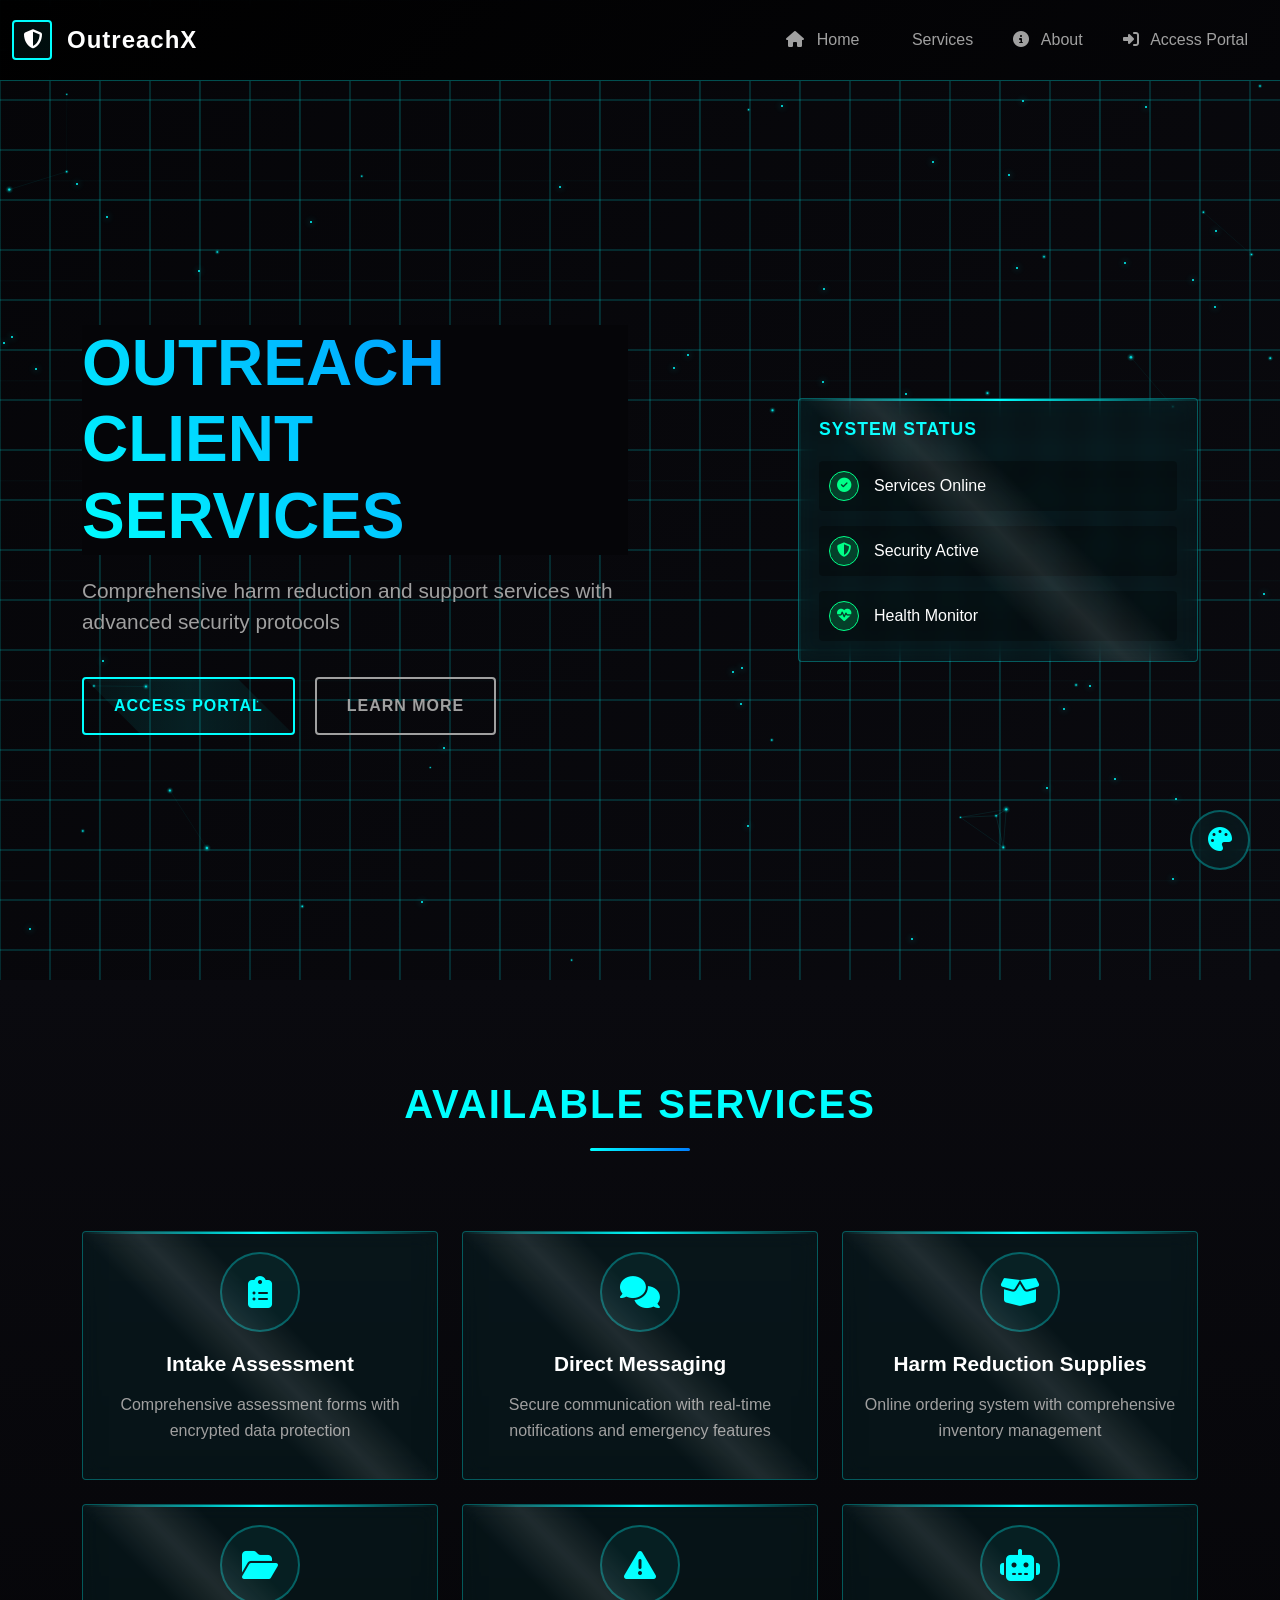
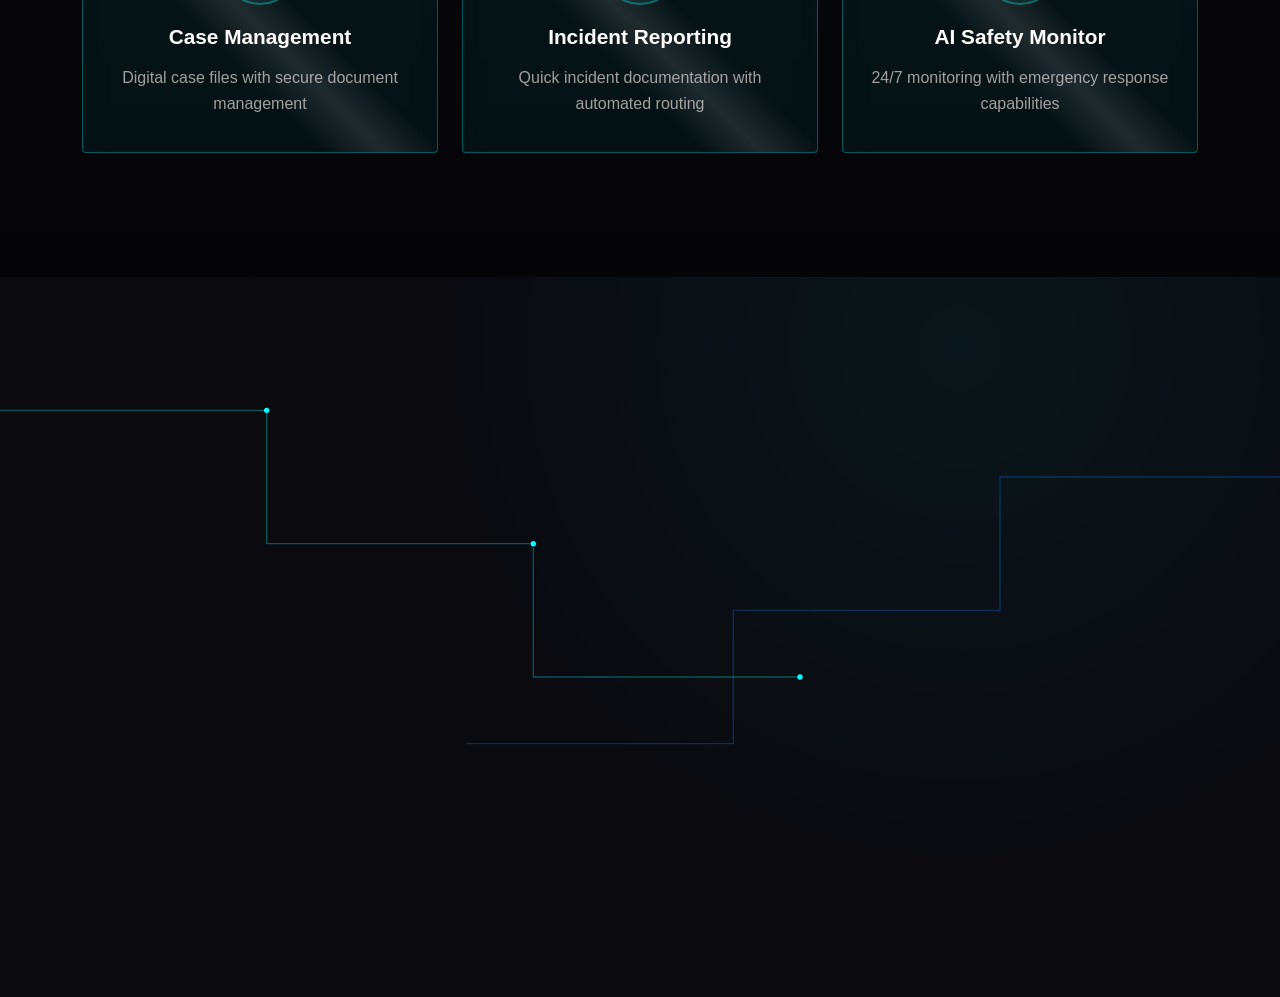
==== index.html @ d7cdc5aa "Create core landing page with futuristic Watch Dogs theme Co-authored-by: acesonder <191418417+aceso" ====
<!DOCTYPE html>
<html lang="en" data-theme="futuristic">
<head>
    <meta charset="UTF-8">
    <meta name="viewport" content="width=device-width, initial-scale=1.0">
    <title>OutreachX - Client Services Portal</title>
    
    <!-- Bootstrap 5 CSS -->
    <link href="https://cdn.jsdelivr.net/npm/bootstrap@5.3.0/dist/css/bootstrap.min.css" rel="stylesheet">
    
    <!-- Font Awesome for icons -->
    <link href="https://cdnjs.cloudflare.com/ajax/libs/font-awesome/6.4.0/css/all.min.css" rel="stylesheet">
    
    <!-- Custom CSS -->
    <link href="assets/css/main.css" rel="stylesheet">
    <link href="assets/css/themes.css" rel="stylesheet">
    <link href="assets/css/animations.css" rel="stylesheet">
</head>
<body class="theme-futuristic">
    <!-- Loading Screen -->
    <div id="loading-screen" class="loading-screen">
        <div class="loading-content">
            <div class="hud-loader">
                <div class="loader-ring"></div>
                <div class="loader-ring"></div>
                <div class="loader-ring"></div>
            </div>
            <h2 class="loading-text">INITIALIZING OUTREACH SYSTEM</h2>
            <div class="loading-bar">
                <div class="loading-progress"></div>
            </div>
        </div>
    </div>

    <!-- Main Navigation -->
    <nav class="navbar navbar-expand-lg navbar-dark hud-navbar">
        <div class="container-fluid">
            <a class="navbar-brand hud-brand" href="#">
                <div class="brand-icon animated-icon">
                    <i class="fas fa-shield-alt"></i>
                </div>
                <span class="brand-text">OutreachX</span>
            </a>
            
            <button class="navbar-toggler hud-toggler" type="button" data-bs-toggle="collapse" data-bs-target="#navbarNav">
                <span class="navbar-toggler-icon"></span>
            </button>
            
            <div class="collapse navbar-collapse" id="navbarNav">
                <ul class="navbar-nav ms-auto">
                    <li class="nav-item">
                        <a class="nav-link hud-nav-link" href="#home">
                            <i class="fas fa-home"></i> Home
                        </a>
                    </li>
                    <li class="nav-item">
                        <a class="nav-link hud-nav-link" href="#services">
                            <i class="fas fa-medical-kit"></i> Services
                        </a>
                    </li>
                    <li class="nav-item">
                        <a class="nav-link hud-nav-link" href="#about">
                            <i class="fas fa-info-circle"></i> About
                        </a>
                    </li>
                    <li class="nav-item">
                        <a class="nav-link hud-nav-link" href="#" data-bs-toggle="modal" data-bs-target="#loginModal">
                            <i class="fas fa-sign-in-alt"></i> Access Portal
                        </a>
                    </li>
                </ul>
            </div>
        </div>
    </nav>

    <!-- Hero Section -->
    <section id="home" class="hero-section">
        <div class="hud-overlay"></div>
        <div class="particle-system" id="particles"></div>
        
        <div class="container">
            <div class="row align-items-center min-vh-100">
                <div class="col-lg-6">
                    <div class="hero-content">
                        <h1 class="hero-title glitch-text" data-text="OUTREACH CLIENT SERVICES">
                            OUTREACH CLIENT SERVICES
                        </h1>
                        <p class="hero-subtitle">
                            Comprehensive harm reduction and support services with advanced security protocols
                        </p>
                        <div class="hero-buttons">
                            <button class="btn hud-btn hud-btn-primary" data-bs-toggle="modal" data-bs-target="#loginModal">
                                <span class="btn-text">ACCESS PORTAL</span>
                                <div class="btn-glow"></div>
                            </button>
                            <button class="btn hud-btn hud-btn-secondary" onclick="scrollToSection('services')">
                                <span class="btn-text">LEARN MORE</span>
                            </button>
                        </div>
                    </div>
                </div>
                <div class="col-lg-6">
                    <div class="hero-dashboard">
                        <div class="dashboard-preview">
                            <div class="hud-panel">
                                <div class="panel-header">
                                    <h3>SYSTEM STATUS</h3>
                                </div>
                                <div class="status-grid">
                                    <div class="status-item">
                                        <div class="status-icon online">
                                            <i class="fas fa-check-circle"></i>
                                        </div>
                                        <span>Services Online</span>
                                    </div>
                                    <div class="status-item">
                                        <div class="status-icon online">
                                            <i class="fas fa-shield-alt"></i>
                                        </div>
                                        <span>Security Active</span>
                                    </div>
                                    <div class="status-item">
                                        <div class="status-icon online">
                                            <i class="fas fa-heartbeat"></i>
                                        </div>
                                        <span>Health Monitor</span>
                                    </div>
                                </div>
                            </div>
                        </div>
                    </div>
                </div>
            </div>
        </div>
    </section>

    <!-- Services Section -->
    <section id="services" class="services-section">
        <div class="container">
            <div class="section-header">
                <h2 class="section-title">AVAILABLE SERVICES</h2>
                <div class="title-underline"></div>
            </div>
            
            <div class="row">
                <div class="col-lg-4 col-md-6 mb-4">
                    <div class="service-card hud-panel">
                        <div class="service-icon">
                            <i class="fas fa-clipboard-list"></i>
                        </div>
                        <h3>Intake Assessment</h3>
                        <p>Comprehensive assessment forms with encrypted data protection</p>
                    </div>
                </div>
                
                <div class="col-lg-4 col-md-6 mb-4">
                    <div class="service-card hud-panel">
                        <div class="service-icon">
                            <i class="fas fa-comments"></i>
                        </div>
                        <h3>Direct Messaging</h3>
                        <p>Secure communication with real-time notifications and emergency features</p>
                    </div>
                </div>
                
                <div class="col-lg-4 col-md-6 mb-4">
                    <div class="service-card hud-panel">
                        <div class="service-icon">
                            <i class="fas fa-box-open"></i>
                        </div>
                        <h3>Harm Reduction Supplies</h3>
                        <p>Online ordering system with comprehensive inventory management</p>
                    </div>
                </div>
                
                <div class="col-lg-4 col-md-6 mb-4">
                    <div class="service-card hud-panel">
                        <div class="service-icon">
                            <i class="fas fa-folder-open"></i>
                        </div>
                        <h3>Case Management</h3>
                        <p>Digital case files with secure document management</p>
                    </div>
                </div>
                
                <div class="col-lg-4 col-md-6 mb-4">
                    <div class="service-card hud-panel">
                        <div class="service-icon">
                            <i class="fas fa-exclamation-triangle"></i>
                        </div>
                        <h3>Incident Reporting</h3>
                        <p>Quick incident documentation with automated routing</p>
                    </div>
                </div>
                
                <div class="col-lg-4 col-md-6 mb-4">
                    <div class="service-card hud-panel">
                        <div class="service-icon">
                            <i class="fas fa-robot"></i>
                        </div>
                        <h3>AI Safety Monitor</h3>
                        <p>24/7 monitoring with emergency response capabilities</p>
                    </div>
                </div>
            </div>
        </div>
    </section>

    <!-- Login Modal -->
    <div class="modal fade" id="loginModal" tabindex="-1">
        <div class="modal-dialog modal-dialog-centered">
            <div class="modal-content hud-modal">
                <div class="modal-header">
                    <h5 class="modal-title">SYSTEM ACCESS</h5>
                    <button type="button" class="btn-close hud-close" data-bs-dismiss="modal"></button>
                </div>
                <div class="modal-body">
                    <div class="auth-tabs">
                        <ul class="nav nav-tabs hud-tabs" id="authTabs" role="tablist">
                            <li class="nav-item" role="presentation">
                                <button class="nav-link hud-tab active" id="login-tab" data-bs-toggle="tab" data-bs-target="#login" type="button" role="tab">LOGIN</button>
                            </li>
                            <li class="nav-item" role="presentation">
                                <button class="nav-link hud-tab" id="register-tab" data-bs-toggle="tab" data-bs-target="#register" type="button" role="tab">REGISTER</button>
                            </li>
                        </ul>
                        
                        <div class="tab-content" id="authTabsContent">
                            <!-- Login Tab -->
                            <div class="tab-pane fade show active" id="login" role="tabpanel">
                                <form id="loginForm" class="auth-form">
                                    <div class="form-group">
                                        <label class="hud-label">Username</label>
                                        <input type="text" class="form-control hud-input" id="loginUsername" required>
                                    </div>
                                    <div class="form-group">
                                        <label class="hud-label">Password</label>
                                        <input type="password" class="form-control hud-input" id="loginPassword" required>
                                    </div>
                                    <div class="form-options">
                                        <a href="#" class="forgot-link" onclick="showForgotPassword()">Forgot Password?</a>
                                    </div>
                                    <button type="submit" class="btn hud-btn hud-btn-primary w-100">
                                        <span class="btn-text">ACCESS GRANTED</span>
                                    </button>
                                </form>
                            </div>
                            
                            <!-- Register Tab -->
                            <div class="tab-pane fade" id="register" role="tabpanel">
                                <form id="registerForm" class="auth-form">
                                    <div class="form-group">
                                        <label class="hud-label">Username</label>
                                        <input type="text" class="form-control hud-input" id="regUsername" required>
                                    </div>
                                    <div class="form-group">
                                        <label class="hud-label">Email</label>
                                        <input type="email" class="form-control hud-input" id="regEmail" required>
                                    </div>
                                    <div class="form-group">
                                        <label class="hud-label">Password</label>
                                        <input type="password" class="form-control hud-input" id="regPassword" required>
                                    </div>
                                    <div class="form-group">
                                        <label class="hud-label">User Role</label>
                                        <select class="form-control hud-select" id="regRole" required>
                                            <option value="">Select Role</option>
                                            <option value="client">Client</option>
                                            <option value="staff">Outreach Staff</option>
                                            <option value="provider">Service Provider</option>
                                        </select>
                                    </div>
                                    <button type="submit" class="btn hud-btn hud-btn-primary w-100">
                                        <span class="btn-text">CREATE ACCOUNT</span>
                                    </button>
                                </form>
                            </div>
                        </div>
                    </div>
                </div>
            </div>
        </div>
    </div>

    <!-- Theme Selector -->
    <div class="theme-selector">
        <button class="theme-toggle" id="themeToggle">
            <i class="fas fa-palette"></i>
        </button>
        <div class="theme-options" id="themeOptions">
            <div class="theme-option" data-theme="futuristic">
                <span class="theme-color" style="background: linear-gradient(45deg, #00ffff, #0080ff);"></span>
                <span>Futuristic</span>
            </div>
            <div class="theme-option" data-theme="steampunk">
                <span class="theme-color" style="background: linear-gradient(45deg, #ff8800, #ffaa00);"></span>
                <span>Steampunk</span>
            </div>
            <div class="theme-option" data-theme="hacker">
                <span class="theme-color" style="background: linear-gradient(45deg, #00ff00, #88ff00);"></span>
                <span>Hacker</span>
            </div>
        </div>
    </div>

    <!-- Notification System -->
    <div class="notification-container" id="notifications"></div>

    <!-- Scripts -->
    <script src="https://cdn.jsdelivr.net/npm/bootstrap@5.3.0/dist/js/bootstrap.bundle.min.js"></script>
    <script src="assets/js/particles.js"></script>
    <script src="assets/js/animations.js"></script>
    <script src="assets/js/themes.js"></script>
    <script src="assets/js/auth.js"></script>
    <script src="assets/js/main.js"></script>
</body>
</html>
---- assets/css/main.css ----
/* OutreachX - Main CSS Styles */
/* Watch Dogs / Cyberpunk Inspired Design */

:root {
  /* Futuristic Theme Colors */
  --primary-cyan: #00ffff;
  --primary-blue: #0080ff;
  --dark-bg: #0a0a0f;
  --darker-bg: #050508;
  --panel-bg: rgba(0, 255, 255, 0.05);
  --border-glow: rgba(0, 255, 255, 0.3);
  --text-primary: #ffffff;
  --text-secondary: #a0a0a0;
  --accent-orange: #ff6600;
  --success-green: #00ff88;
  --warning-yellow: #ffaa00;
  --danger-red: #ff4444;
  
  /* Typography */
  --font-primary: 'Orbitron', 'Arial', sans-serif;
  --font-secondary: 'Rajdhani', 'Arial', sans-serif;
  
  /* Animation Durations */
  --transition-fast: 0.2s;
  --transition-normal: 0.4s;
  --transition-slow: 0.8s;
  
  /* Borders & Shadows */
  --border-radius: 4px;
  --glow-size: 20px;
  --shadow-color: rgba(0, 255, 255, 0.2);
}

/* Import Fonts */
@import url('https://fonts.googleapis.com/css2?family=Orbitron:wght@400;700;900&family=Rajdhani:wght@300;400;500;600;700&display=swap');

/* Global Styles */
* {
  box-sizing: border-box;
}

body {
  font-family: var(--font-secondary);
  background: var(--dark-bg);
  color: var(--text-primary);
  margin: 0;
  padding: 0;
  overflow-x: hidden;
  background-image: 
    radial-gradient(circle at 25% 25%, rgba(0, 255, 255, 0.1) 0%, transparent 25%),
    radial-gradient(circle at 75% 75%, rgba(0, 128, 255, 0.1) 0%, transparent 25%);
  background-attachment: fixed;
}

/* Loading Screen */
.loading-screen {
  position: fixed;
  top: 0;
  left: 0;
  width: 100vw;
  height: 100vh;
  background: var(--darker-bg);
  display: flex;
  align-items: center;
  justify-content: center;
  z-index: 9999;
  opacity: 1;
  transition: opacity var(--transition-slow) ease-out;
}

.loading-screen.hidden {
  opacity: 0;
  pointer-events: none;
}

.loading-content {
  text-align: center;
  max-width: 400px;
}

.hud-loader {
  position: relative;
  width: 120px;
  height: 120px;
  margin: 0 auto 30px;
}

.loader-ring {
  position: absolute;
  border: 2px solid transparent;
  border-top: 2px solid var(--primary-cyan);
  border-radius: 50%;
  animation: spin 1s linear infinite;
}

.loader-ring:nth-child(1) {
  width: 120px;
  height: 120px;
  animation-duration: 1s;
}

.loader-ring:nth-child(2) {
  width: 90px;
  height: 90px;
  top: 15px;
  left: 15px;
  animation-duration: 0.8s;
  animation-direction: reverse;
  border-top-color: var(--primary-blue);
}

.loader-ring:nth-child(3) {
  width: 60px;
  height: 60px;
  top: 30px;
  left: 30px;
  animation-duration: 0.6s;
  border-top-color: var(--accent-orange);
}

.loading-text {
  font-family: var(--font-primary);
  font-size: 1.5rem;
  font-weight: 700;
  color: var(--primary-cyan);
  margin-bottom: 20px;
  letter-spacing: 2px;
}

.loading-bar {
  width: 100%;
  height: 4px;
  background: rgba(0, 255, 255, 0.1);
  border-radius: 2px;
  overflow: hidden;
}

.loading-progress {
  height: 100%;
  background: linear-gradient(90deg, var(--primary-cyan), var(--primary-blue));
  width: 0%;
  animation: loadingProgress 3s ease-in-out forwards;
}

/* HUD Navbar */
.hud-navbar {
  background: linear-gradient(135deg, rgba(0, 0, 0, 0.95), rgba(5, 5, 8, 0.95));
  backdrop-filter: blur(10px);
  border-bottom: 1px solid var(--border-glow);
  padding: 15px 0;
  position: fixed;
  width: 100%;
  top: 0;
  z-index: 1000;
}

.hud-brand {
  display: flex;
  align-items: center;
  gap: 15px;
  text-decoration: none;
  color: var(--text-primary) !important;
}

.brand-icon {
  width: 40px;
  height: 40px;
  display: flex;
  align-items: center;
  justify-content: center;
  border: 2px solid var(--primary-cyan);
  border-radius: var(--border-radius);
  background: rgba(0, 255, 255, 0.1);
  font-size: 1.2rem;
}

.animated-icon {
  animation: pulse 2s infinite;
}

.brand-text {
  font-family: var(--font-primary);
  font-size: 1.5rem;
  font-weight: 700;
  letter-spacing: 1px;
}

.hud-nav-link {
  color: var(--text-secondary) !important;
  font-weight: 500;
  padding: 10px 20px !important;
  border-radius: var(--border-radius);
  transition: all var(--transition-fast) ease;
  position: relative;
  overflow: hidden;
}

.hud-nav-link:hover {
  color: var(--primary-cyan) !important;
  background: rgba(0, 255, 255, 0.1);
  box-shadow: 0 0 var(--glow-size) var(--shadow-color);
}

.hud-nav-link i {
  margin-right: 8px;
}

/* Hero Section */
.hero-section {
  min-height: 100vh;
  position: relative;
  display: flex;
  align-items: center;
  padding-top: 80px;
  background: linear-gradient(135deg, var(--darker-bg) 0%, var(--dark-bg) 100%);
}

.hud-overlay {
  position: absolute;
  top: 0;
  left: 0;
  right: 0;
  bottom: 0;
  background: 
    repeating-linear-gradient(
      90deg,
      transparent,
      transparent 98px,
      rgba(0, 255, 255, 0.03) 100px
    ),
    repeating-linear-gradient(
      0deg,
      transparent,
      transparent 98px,
      rgba(0, 255, 255, 0.03) 100px
    );
  pointer-events: none;
}

.hero-content {
  z-index: 2;
  position: relative;
}

.hero-title {
  font-family: var(--font-primary);
  font-size: clamp(2.5rem, 8vw, 4rem);
  font-weight: 900;
  line-height: 1.2;
  margin-bottom: 20px;
  background: linear-gradient(45deg, var(--primary-cyan), var(--primary-blue));
  -webkit-background-clip: text;
  -webkit-text-fill-color: transparent;
  background-clip: text;
}

.glitch-text {
  position: relative;
}

.glitch-text:before,
.glitch-text:after {
  content: attr(data-text);
  position: absolute;
  top: 0;
  left: 0;
  width: 100%;
  height: 100%;
  background: var(--darker-bg);
}

.glitch-text:before {
  animation: glitch-1 0.5s infinite;
  color: var(--danger-red);
  z-index: -1;
}

.glitch-text:after {
  animation: glitch-2 0.5s infinite;
  color: var(--primary-blue);
  z-index: -2;
}

.hero-subtitle {
  font-size: 1.3rem;
  color: var(--text-secondary);
  margin-bottom: 40px;
  max-width: 600px;
}

.hero-buttons {
  display: flex;
  gap: 20px;
  flex-wrap: wrap;
}

/* HUD Buttons */
.hud-btn {
  position: relative;
  padding: 15px 30px;
  border: 2px solid;
  border-radius: var(--border-radius);
  background: transparent;
  font-family: var(--font-primary);
  font-weight: 600;
  letter-spacing: 1px;
  cursor: pointer;
  overflow: hidden;
  transition: all var(--transition-normal) ease;
}

.hud-btn-primary {
  border-color: var(--primary-cyan);
  color: var(--primary-cyan);
}

.hud-btn-primary:hover {
  background: var(--primary-cyan);
  color: var(--darker-bg);
  box-shadow: 0 0 30px rgba(0, 255, 255, 0.6);
  transform: translateY(-2px);
}

.hud-btn-secondary {
  border-color: var(--text-secondary);
  color: var(--text-secondary);
}

.hud-btn-secondary:hover {
  border-color: var(--primary-cyan);
  color: var(--primary-cyan);
  box-shadow: 0 0 20px var(--shadow-color);
}

.btn-text {
  position: relative;
  z-index: 2;
}

.btn-glow {
  position: absolute;
  top: -50%;
  left: -50%;
  width: 200%;
  height: 200%;
  background: linear-gradient(45deg, transparent, rgba(0, 255, 255, 0.1), transparent);
  transform: rotate(45deg);
  transition: transform var(--transition-slow) ease;
}

.hud-btn:hover .btn-glow {
  transform: rotate(45deg) translate(100%, 100%);
}

/* Hero Dashboard Preview */
.hero-dashboard {
  z-index: 2;
  position: relative;
}

.dashboard-preview {
  max-width: 400px;
  margin-left: auto;
}

/* HUD Panels */
.hud-panel {
  background: var(--panel-bg);
  border: 1px solid var(--border-glow);
  border-radius: var(--border-radius);
  padding: 20px;
  backdrop-filter: blur(10px);
  position: relative;
  overflow: hidden;
}

.hud-panel:before {
  content: '';
  position: absolute;
  top: 0;
  left: 0;
  right: 0;
  height: 2px;
  background: linear-gradient(90deg, transparent, var(--primary-cyan), transparent);
}

.panel-header {
  margin-bottom: 20px;
}

.panel-header h3 {
  font-family: var(--font-primary);
  font-size: 1.1rem;
  font-weight: 600;
  color: var(--primary-cyan);
  margin: 0;
  letter-spacing: 1px;
}

.status-grid {
  display: flex;
  flex-direction: column;
  gap: 15px;
}

.status-item {
  display: flex;
  align-items: center;
  gap: 15px;
  padding: 10px;
  background: rgba(0, 0, 0, 0.3);
  border-radius: var(--border-radius);
}

.status-icon {
  width: 30px;
  height: 30px;
  border-radius: 50%;
  display: flex;
  align-items: center;
  justify-content: center;
  font-size: 0.9rem;
}

.status-icon.online {
  background: rgba(0, 255, 136, 0.2);
  color: var(--success-green);
  border: 1px solid var(--success-green);
}

/* Services Section */
.services-section {
  padding: 100px 0;
  background: linear-gradient(180deg, var(--dark-bg) 0%, var(--darker-bg) 100%);
}

.section-header {
  text-align: center;
  margin-bottom: 80px;
}

.section-title {
  font-family: var(--font-primary);
  font-size: 2.5rem;
  font-weight: 700;
  color: var(--primary-cyan);
  margin-bottom: 20px;
  letter-spacing: 2px;
}

.title-underline {
  width: 100px;
  height: 3px;
  background: linear-gradient(90deg, var(--primary-cyan), var(--primary-blue));
  margin: 0 auto;
  border-radius: 2px;
}

.service-card {
  text-align: center;
  transition: all var(--transition-normal) ease;
  height: 100%;
  display: flex;
  flex-direction: column;
  cursor: pointer;
}

.service-card:hover {
  transform: translateY(-10px);
  box-shadow: 0 20px 40px rgba(0, 255, 255, 0.2);
  border-color: var(--primary-cyan);
}

.service-icon {
  width: 80px;
  height: 80px;
  margin: 0 auto 20px;
  border: 2px solid var(--border-glow);
  border-radius: 50%;
  display: flex;
  align-items: center;
  justify-content: center;
  font-size: 2rem;
  color: var(--primary-cyan);
  background: rgba(0, 255, 255, 0.05);
  transition: all var(--transition-normal) ease;
}

.service-card:hover .service-icon {
  background: rgba(0, 255, 255, 0.15);
  box-shadow: 0 0 30px rgba(0, 255, 255, 0.4);
  transform: scale(1.1);
}

.service-card h3 {
  font-family: var(--font-primary);
  font-size: 1.3rem;
  font-weight: 600;
  color: var(--text-primary);
  margin-bottom: 15px;
}

.service-card p {
  color: var(--text-secondary);
  line-height: 1.6;
  flex-grow: 1;
}

/* Modal Styles */
.hud-modal .modal-content {
  background: var(--panel-bg);
  border: 1px solid var(--border-glow);
  border-radius: var(--border-radius);
  backdrop-filter: blur(20px);
}

.hud-modal .modal-header {
  border-bottom: 1px solid var(--border-glow);
  background: linear-gradient(90deg, rgba(0, 255, 255, 0.1), transparent);
}

.hud-modal .modal-title {
  font-family: var(--font-primary);
  font-weight: 700;
  color: var(--primary-cyan);
  letter-spacing: 1px;
}

.hud-close {
  color: var(--text-secondary);
  opacity: 1;
}

.hud-close:hover {
  color: var(--primary-cyan);
  opacity: 1;
}

/* Auth Forms */
.hud-tabs .nav-link {
  background: transparent;
  border: 1px solid var(--border-glow);
  color: var(--text-secondary);
  font-family: var(--font-primary);
  font-weight: 600;
  letter-spacing: 1px;
  margin-right: 10px;
  border-radius: var(--border-radius) var(--border-radius) 0 0;
}

.hud-tabs .nav-link.active {
  background: rgba(0, 255, 255, 0.1);
  color: var(--primary-cyan);
  border-bottom-color: transparent;
}

.auth-form {
  padding: 30px 0;
}

.form-group {
  margin-bottom: 20px;
}

.hud-label {
  font-family: var(--font-primary);
  font-size: 0.9rem;
  font-weight: 600;
  color: var(--primary-cyan);
  margin-bottom: 8px;
  display: block;
  letter-spacing: 1px;
}

.hud-input,
.hud-select {
  width: 100%;
  padding: 12px 15px;
  background: rgba(0, 0, 0, 0.5);
  border: 1px solid var(--border-glow);
  border-radius: var(--border-radius);
  color: var(--text-primary);
  font-size: 1rem;
  transition: all var(--transition-fast) ease;
}

.hud-input:focus,
.hud-select:focus {
  outline: none;
  border-color: var(--primary-cyan);
  box-shadow: 0 0 15px rgba(0, 255, 255, 0.3);
  background: rgba(0, 0, 0, 0.7);
}

.form-options {
  text-align: center;
  margin-bottom: 20px;
}

.forgot-link {
  color: var(--text-secondary);
  text-decoration: none;
  font-size: 0.9rem;
  transition: color var(--transition-fast) ease;
}

.forgot-link:hover {
  color: var(--primary-cyan);
}

/* Theme Selector */
.theme-selector {
  position: fixed;
  bottom: 30px;
  right: 30px;
  z-index: 1000;
}

.theme-toggle {
  width: 60px;
  height: 60px;
  border-radius: 50%;
  background: var(--panel-bg);
  border: 2px solid var(--border-glow);
  color: var(--primary-cyan);
  font-size: 1.5rem;
  cursor: pointer;
  backdrop-filter: blur(10px);
  transition: all var(--transition-fast) ease;
}

.theme-toggle:hover {
  background: rgba(0, 255, 255, 0.1);
  box-shadow: 0 0 20px var(--shadow-color);
  transform: scale(1.1);
}

.theme-options {
  position: absolute;
  bottom: 70px;
  right: 0;
  background: var(--panel-bg);
  border: 1px solid var(--border-glow);
  border-radius: var(--border-radius);
  backdrop-filter: blur(20px);
  padding: 15px;
  min-width: 200px;
  opacity: 0;
  transform: translateY(20px);
  pointer-events: none;
  transition: all var(--transition-fast) ease;
}

.theme-options.show {
  opacity: 1;
  transform: translateY(0);
  pointer-events: all;
}

.theme-option {
  display: flex;
  align-items: center;
  gap: 10px;
  padding: 10px;
  border-radius: var(--border-radius);
  cursor: pointer;
  transition: all var(--transition-fast) ease;
  margin-bottom: 5px;
}

.theme-option:hover {
  background: rgba(0, 255, 255, 0.1);
}

.theme-color {
  width: 20px;
  height: 20px;
  border-radius: 50%;
  border: 1px solid var(--border-glow);
}

/* Particle System */
.particle-system {
  position: absolute;
  top: 0;
  left: 0;
  width: 100%;
  height: 100%;
  pointer-events: none;
  z-index: 1;
}

.particle {
  position: absolute;
  width: 2px;
  height: 2px;
  background: var(--primary-cyan);
  border-radius: 50%;
  box-shadow: 0 0 6px var(--primary-cyan);
}

/* Notifications */
.notification-container {
  position: fixed;
  top: 100px;
  right: 30px;
  z-index: 9999;
  max-width: 350px;
}

.notification {
  background: var(--panel-bg);
  border: 1px solid var(--border-glow);
  border-radius: var(--border-radius);
  padding: 15px;
  margin-bottom: 10px;
  backdrop-filter: blur(20px);
  transform: translateX(400px);
  animation: slideInNotification var(--transition-normal) ease forwards;
}

.notification.success {
  border-color: var(--success-green);
}

.notification.error {
  border-color: var(--danger-red);
}

.notification.warning {
  border-color: var(--warning-yellow);
}

/* Responsive Design */
@media (max-width: 768px) {
  .hero-buttons {
    justify-content: center;
  }
  
  .hud-btn {
    padding: 12px 25px;
    font-size: 0.9rem;
  }
  
  .theme-selector {
    bottom: 20px;
    right: 20px;
  }
  
  .theme-toggle {
    width: 50px;
    height: 50px;
    font-size: 1.2rem;
  }
  
  .service-card {
    margin-bottom: 30px;
  }
}

/* Animations */
@keyframes spin {
  from { transform: rotate(0deg); }
  to { transform: rotate(360deg); }
}

@keyframes pulse {
  0%, 100% { box-shadow: 0 0 10px rgba(0, 255, 255, 0.3); }
  50% { box-shadow: 0 0 20px rgba(0, 255, 255, 0.7); }
}

@keyframes loadingProgress {
  0% { width: 0%; }
  50% { width: 60%; }
  100% { width: 100%; }
}

@keyframes glitch-1 {
  0%, 100% { transform: translateX(0); }
  20% { transform: translateX(-2px); }
  40% { transform: translateX(-2px); }
  60% { transform: translateX(2px); }
  80% { transform: translateX(2px); }
}

@keyframes glitch-2 {
  0%, 100% { transform: translateX(0); }
  20% { transform: translateX(2px); }
  40% { transform: translateX(2px); }
  60% { transform: translateX(-2px); }
  80% { transform: translateX(-2px); }
}

@keyframes slideInNotification {
  from { transform: translateX(400px); }
  to { transform: translateX(0); }
}
---- assets/css/themes.css ----
/* OutreachX - Theme System */
/* Multiple themes with light/dark variants */

/* Futuristic Theme (Default) */
.theme-futuristic {
  --primary-color: #00ffff;
  --secondary-color: #0080ff;
  --accent-color: #ff6600;
  --success-color: #00ff88;
  --warning-color: #ffaa00;
  --danger-color: #ff4444;
  --dark-bg: #0a0a0f;
  --darker-bg: #050508;
  --panel-bg: rgba(0, 255, 255, 0.05);
  --border-glow: rgba(0, 255, 255, 0.3);
  --text-primary: #ffffff;
  --text-secondary: #a0a0a0;
  --shadow-color: rgba(0, 255, 255, 0.2);
}

.theme-futuristic.light {
  --dark-bg: #f0f8ff;
  --darker-bg: #e6f3ff;
  --panel-bg: rgba(0, 255, 255, 0.1);
  --border-glow: rgba(0, 255, 255, 0.4);
  --text-primary: #1a1a1f;
  --text-secondary: #404040;
  --shadow-color: rgba(0, 255, 255, 0.3);
}

/* Steampunk Theme */
.theme-steampunk {
  --primary-color: #ff8800;
  --secondary-color: #cc6600;
  --accent-color: #ffaa00;
  --success-color: #88cc44;
  --warning-color: #ffcc00;
  --danger-color: #cc4444;
  --dark-bg: #2a1810;
  --darker-bg: #1a0f08;
  --panel-bg: rgba(255, 136, 0, 0.05);
  --border-glow: rgba(255, 136, 0, 0.3);
  --text-primary: #f5e6d3;
  --text-secondary: #b8a690;
  --shadow-color: rgba(255, 136, 0, 0.2);
}

.theme-steampunk.light {
  --dark-bg: #f5e6d3;
  --darker-bg: #ebe1ce;
  --panel-bg: rgba(255, 136, 0, 0.1);
  --border-glow: rgba(255, 136, 0, 0.4);
  --text-primary: #2a1810;
  --text-secondary: #5a4030;
  --shadow-color: rgba(255, 136, 0, 0.3);
}

/* Hacker Theme */
.theme-hacker {
  --primary-color: #00ff00;
  --secondary-color: #88ff00;
  --accent-color: #ffff00;
  --success-color: #00cc88;
  --warning-color: #ccff00;
  --danger-color: #ff6644;
  --dark-bg: #001100;
  --darker-bg: #000800;
  --panel-bg: rgba(0, 255, 0, 0.05);
  --border-glow: rgba(0, 255, 0, 0.3);
  --text-primary: #00ff00;
  --text-secondary: #88cc88;
  --shadow-color: rgba(0, 255, 0, 0.2);
}

.theme-hacker.light {
  --dark-bg: #f0fff0;
  --darker-bg: #e8ffe8;
  --panel-bg: rgba(0, 255, 0, 0.1);
  --border-glow: rgba(0, 255, 0, 0.4);
  --text-primary: #001100;
  --text-secondary: #004400;
  --shadow-color: rgba(0, 255, 0, 0.3);
}

/* Theme-specific updates */
body {
  background: var(--dark-bg);
  color: var(--text-primary);
  background-image: 
    radial-gradient(circle at 25% 25%, var(--panel-bg) 0%, transparent 25%),
    radial-gradient(circle at 75% 75%, var(--panel-bg) 0%, transparent 25%);
}

/* Update primary colors throughout the interface */
.hud-navbar {
  background: linear-gradient(135deg, rgba(0, 0, 0, 0.95), var(--darker-bg));
  border-bottom: 1px solid var(--border-glow);
}

.brand-icon {
  border-color: var(--primary-color);
  background: var(--panel-bg);
}

.hud-nav-link:hover {
  color: var(--primary-color) !important;
  background: var(--panel-bg);
  box-shadow: 0 0 var(--glow-size) var(--shadow-color);
}

.hero-title {
  background: linear-gradient(45deg, var(--primary-color), var(--secondary-color));
  -webkit-background-clip: text;
  -webkit-text-fill-color: transparent;
  background-clip: text;
}

.hud-btn-primary {
  border-color: var(--primary-color);
  color: var(--primary-color);
}

.hud-btn-primary:hover {
  background: var(--primary-color);
  color: var(--darker-bg);
  box-shadow: 0 0 30px var(--shadow-color);
}

.hud-btn-secondary:hover {
  border-color: var(--primary-color);
  color: var(--primary-color);
  box-shadow: 0 0 20px var(--shadow-color);
}

.hud-panel {
  background: var(--panel-bg);
  border-color: var(--border-glow);
}

.hud-panel:before {
  background: linear-gradient(90deg, transparent, var(--primary-color), transparent);
}

.panel-header h3 {
  color: var(--primary-color);
}

.section-title {
  color: var(--primary-color);
}

.title-underline {
  background: linear-gradient(90deg, var(--primary-color), var(--secondary-color));
}

.service-card:hover {
  border-color: var(--primary-color);
  box-shadow: 0 20px 40px var(--shadow-color);
}

.service-icon {
  border-color: var(--border-glow);
  color: var(--primary-color);
  background: var(--panel-bg);
}

.service-card:hover .service-icon {
  background: var(--panel-bg);
  box-shadow: 0 0 30px var(--shadow-color);
}

.hud-modal .modal-content {
  background: var(--panel-bg);
  border-color: var(--border-glow);
}

.hud-modal .modal-header {
  border-bottom-color: var(--border-glow);
  background: linear-gradient(90deg, var(--panel-bg), transparent);
}

.hud-modal .modal-title {
  color: var(--primary-color);
}

.hud-close:hover {
  color: var(--primary-color);
}

.hud-tabs .nav-link {
  border-color: var(--border-glow);
}

.hud-tabs .nav-link.active {
  background: var(--panel-bg);
  color: var(--primary-color);
}

.hud-label {
  color: var(--primary-color);
}

.hud-input,
.hud-select {
  border-color: var(--border-glow);
  background: rgba(0, 0, 0, 0.3);
}

.hud-input:focus,
.hud-select:focus {
  border-color: var(--primary-color);
  box-shadow: 0 0 15px var(--shadow-color);
}

.forgot-link:hover {
  color: var(--primary-color);
}

.theme-toggle {
  background: var(--panel-bg);
  border-color: var(--border-glow);
  color: var(--primary-color);
}

.theme-toggle:hover {
  background: var(--panel-bg);
  box-shadow: 0 0 20px var(--shadow-color);
}

.theme-options {
  background: var(--panel-bg);
  border-color: var(--border-glow);
}

.theme-option:hover {
  background: var(--panel-bg);
}

.particle {
  background: var(--primary-color);
  box-shadow: 0 0 6px var(--primary-color);
}

/* Theme-specific particle effects */
.theme-steampunk .particle {
  background: var(--accent-color);
  box-shadow: 0 0 8px var(--accent-color);
  animation: steamPuff 2s infinite ease-in-out;
}

.theme-hacker .particle {
  background: var(--primary-color);
  box-shadow: 0 0 4px var(--primary-color);
  animation: matrixFall 3s linear infinite;
}

/* Steampunk specific elements */
.theme-steampunk .hud-panel {
  border-radius: 8px;
  position: relative;
}

.theme-steampunk .hud-panel:after {
  content: '';
  position: absolute;
  top: 5px;
  right: 5px;
  width: 10px;
  height: 10px;
  border-radius: 50%;
  background: var(--accent-color);
  box-shadow: 0 0 10px var(--accent-color);
  animation: steamGlow 2s infinite ease-in-out;
}

.theme-steampunk .service-icon {
  border-radius: 8px;
}

.theme-steampunk .hud-btn {
  border-radius: 8px;
  position: relative;
}

.theme-steampunk .hud-btn:before {
  content: '';
  position: absolute;
  top: -2px;
  left: -2px;
  right: -2px;
  bottom: -2px;
  background: linear-gradient(45deg, var(--accent-color), var(--primary-color), var(--secondary-color));
  z-index: -1;
  border-radius: 8px;
  opacity: 0;
  transition: opacity 0.3s ease;
}

.theme-steampunk .hud-btn:hover:before {
  opacity: 0.3;
}

/* Hacker specific elements */
.theme-hacker .hero-title {
  animation: hackerGlitch 3s infinite;
}

.theme-hacker .hud-panel {
  font-family: 'Courier New', monospace;
  position: relative;
}

.theme-hacker .hud-panel:before {
  content: '> ';
  position: absolute;
  top: 5px;
  left: 10px;
  color: var(--primary-color);
  font-weight: bold;
  animation: blink 1s infinite;
}

.theme-hacker .service-card h3:before {
  content: '$ ';
  color: var(--secondary-color);
}

/* Additional theme animations */
@keyframes steamPuff {
  0%, 100% { transform: scale(1) rotate(0deg); opacity: 0.8; }
  50% { transform: scale(1.5) rotate(180deg); opacity: 0.3; }
}

@keyframes steamGlow {
  0%, 100% { box-shadow: 0 0 5px var(--accent-color); }
  50% { box-shadow: 0 0 20px var(--accent-color), 0 0 30px var(--primary-color); }
}

@keyframes matrixFall {
  0% { transform: translateY(-100vh); opacity: 1; }
  100% { transform: translateY(100vh); opacity: 0; }
}

@keyframes hackerGlitch {
  0%, 90%, 100% { text-shadow: none; }
  5% { text-shadow: 2px 0 var(--secondary-color), -2px 0 var(--accent-color); }
  10% { text-shadow: -2px 0 var(--secondary-color), 2px 0 var(--accent-color); }
  15% { text-shadow: 1px 0 var(--secondary-color), -1px 0 var(--accent-color); }
}

@keyframes blink {
  0%, 50% { opacity: 1; }
  51%, 100% { opacity: 0; }
}

/* Light theme adjustments */
.light .hero-section {
  background: linear-gradient(135deg, var(--darker-bg) 0%, var(--dark-bg) 100%);
}

.light .services-section {
  background: linear-gradient(180deg, var(--dark-bg) 0%, var(--darker-bg) 100%);
}

.light .hud-input,
.light .hud-select {
  background: rgba(255, 255, 255, 0.8);
  color: var(--text-primary);
}

.light .status-item {
  background: rgba(255, 255, 255, 0.3);
}

/* Theme transition effects */
* {
  transition: 
    background-color 0.3s ease,
    color 0.3s ease,
    border-color 0.3s ease,
    box-shadow 0.3s ease;
}

/* Custom scrollbar for themes */
::-webkit-scrollbar {
  width: 8px;
}

::-webkit-scrollbar-track {
  background: var(--darker-bg);
}

::-webkit-scrollbar-thumb {
  background: var(--primary-color);
  border-radius: 4px;
}

::-webkit-scrollbar-thumb:hover {
  background: var(--secondary-color);
}
---- assets/css/animations.css ----
/* OutreachX - Advanced Animations */
/* Watch Dogs / Cyberpunk inspired effects */

/* Circuit effects and sparks */
.circuit-effect {
  position: absolute;
  width: 2px;
  height: 20px;
  background: linear-gradient(90deg, transparent, var(--primary-color), transparent);
  animation: circuitPulse 2s infinite linear;
}

.spark-effect {
  position: absolute;
  width: 4px;
  height: 4px;
  background: var(--accent-color);
  border-radius: 50%;
  animation: sparkFly 1s ease-out forwards;
}

/* HUD scanning lines */
.scan-line {
  position: absolute;
  top: 0;
  left: 0;
  width: 100%;
  height: 2px;
  background: linear-gradient(90deg, transparent, var(--primary-color), transparent);
  animation: scanMove 3s infinite ease-in-out;
}

/* Holographic effects */
.holographic {
  position: relative;
  overflow: hidden;
}

.holographic:before {
  content: '';
  position: absolute;
  top: 0;
  left: -100%;
  width: 100%;
  height: 100%;
  background: linear-gradient(90deg, transparent, rgba(255, 255, 255, 0.2), transparent);
  animation: holographicSweep 3s infinite;
  z-index: 1;
}

/* Data stream effects */
.data-stream {
  position: absolute;
  font-family: 'Courier New', monospace;
  font-size: 10px;
  color: var(--primary-color);
  opacity: 0.3;
  white-space: nowrap;
  animation: dataFlow 5s linear infinite;
}

/* Glitch effects */
.glitch-container {
  position: relative;
  display: inline-block;
}

.glitch-container:before,
.glitch-container:after {
  content: attr(data-text);
  position: absolute;
  top: 0;
  left: 0;
  width: 100%;
  height: 100%;
}

.glitch-container:before {
  animation: glitch-1 0.3s infinite;
  color: var(--danger-color);
  z-index: -1;
}

.glitch-container:after {
  animation: glitch-2 0.3s infinite;
  color: var(--secondary-color);
  z-index: -2;
}

/* Loading sequences */
.loading-sequence {
  display: flex;
  align-items: center;
  gap: 5px;
}

.loading-dot {
  width: 8px;
  height: 8px;
  border-radius: 50%;
  background: var(--primary-color);
  animation: loadingBounce 1.4s infinite ease-in-out;
}

.loading-dot:nth-child(1) { animation-delay: -0.32s; }
.loading-dot:nth-child(2) { animation-delay: -0.16s; }
.loading-dot:nth-child(3) { animation-delay: 0; }

/* HUD interface animations */
.hud-appear {
  animation: hudSlideIn 0.8s cubic-bezier(0.25, 0.46, 0.45, 0.94) forwards;
  opacity: 0;
  transform: translateY(30px);
}

.hud-disappear {
  animation: hudSlideOut 0.5s cubic-bezier(0.55, 0.085, 0.68, 0.53) forwards;
}

/* Button press effects */
.btn-press {
  animation: buttonPress 0.1s ease;
}

/* Card flip effects */
.card-flip {
  perspective: 1000px;
}

.card-flip-inner {
  position: relative;
  width: 100%;
  height: 100%;
  text-align: center;
  transition: transform 0.8s;
  transform-style: preserve-3d;
}

.card-flip:hover .card-flip-inner {
  transform: rotateY(180deg);
}

.card-flip-front,
.card-flip-back {
  position: absolute;
  width: 100%;
  height: 100%;
  -webkit-backface-visibility: hidden;
  backface-visibility: hidden;
}

.card-flip-back {
  transform: rotateY(180deg);
}

/* Pulse rings */
.pulse-ring {
  position: absolute;
  border: 2px solid var(--primary-color);
  border-radius: 50%;
  animation: pulseRing 2s cubic-bezier(0.455, 0.03, 0.515, 0.955) infinite;
}

/* Energy orb effects */
.energy-orb {
  position: relative;
  width: 60px;
  height: 60px;
  border-radius: 50%;
  background: radial-gradient(circle, var(--primary-color), transparent);
  animation: energyPulse 2s infinite ease-in-out;
}

.energy-orb:before {
  content: '';
  position: absolute;
  top: 50%;
  left: 50%;
  width: 80%;
  height: 80%;
  background: var(--primary-color);
  border-radius: 50%;
  transform: translate(-50%, -50%);
  animation: orbCore 3s infinite linear;
  box-shadow: 0 0 20px var(--primary-color);
}

/* Matrix rain effect */
.matrix-bg {
  position: absolute;
  top: 0;
  left: 0;
  width: 100%;
  height: 100%;
  overflow: hidden;
  z-index: -1;
}

.matrix-char {
  position: absolute;
  font-family: 'Courier New', monospace;
  color: var(--primary-color);
  font-size: 14px;
  animation: matrixDrop 3s linear infinite;
  opacity: 0.7;
}

/* Typing effect */
.typing-effect {
  overflow: hidden;
  border-right: 2px solid var(--primary-color);
  white-space: nowrap;
  margin: 0 auto;
  animation: typing 3.5s steps(40, end), blink-caret 0.75s step-end infinite;
}

/* Shockwave effect */
.shockwave {
  position: absolute;
  border: 3px solid var(--primary-color);
  border-radius: 50%;
  animation: shockwaveExpand 0.6s ease-out;
}

/* Hexagon grid pattern */
.hex-grid {
  position: absolute;
  top: 0;
  left: 0;
  width: 100%;
  height: 100%;
  background: 
    radial-gradient(circle at 25% 25%, transparent 20%, rgba(0, 255, 255, 0.1) 21%, rgba(0, 255, 255, 0.1) 30%, transparent 31%),
    radial-gradient(circle at 75% 75%, transparent 20%, rgba(0, 255, 255, 0.1) 21%, rgba(0, 255, 255, 0.1) 30%, transparent 31%);
  background-size: 50px 50px;
  opacity: 0.3;
  animation: hexShift 10s linear infinite;
}

/* Neon glow text */
.neon-glow {
  color: var(--primary-color);
  text-shadow: 
    0 0 5px var(--primary-color),
    0 0 10px var(--primary-color),
    0 0 15px var(--primary-color),
    0 0 20px var(--primary-color);
  animation: neonFlicker 2s infinite alternate;
}

/* Progress bar with segments */
.segmented-progress {
  display: flex;
  gap: 2px;
  height: 6px;
  background: rgba(0, 0, 0, 0.3);
  border-radius: 3px;
  overflow: hidden;
}

.progress-segment {
  flex: 1;
  background: var(--border-glow);
  opacity: 0.3;
  animation: progressFill 0.5s ease forwards;
}

.progress-segment.active {
  background: var(--primary-color);
  opacity: 1;
  box-shadow: 0 0 10px var(--primary-color);
}

/* Floating particles */
.floating-particle {
  position: absolute;
  width: 3px;
  height: 3px;
  background: var(--primary-color);
  border-radius: 50%;
  animation: floatingMotion 6s infinite linear;
  box-shadow: 0 0 6px var(--primary-color);
}

/* Scanner sweep */
.scanner-sweep {
  position: relative;
  overflow: hidden;
}

.scanner-sweep:after {
  content: '';
  position: absolute;
  top: 0;
  left: 0;
  width: 100%;
  height: 100%;
  background: linear-gradient(90deg, transparent, rgba(0, 255, 255, 0.3), transparent);
  animation: scannerMove 2s infinite linear;
  transform: translateX(-100%);
}

/* Keyframe Animations */
@keyframes circuitPulse {
  0%, 100% { opacity: 0.3; transform: scaleY(1); }
  50% { opacity: 1; transform: scaleY(1.5); }
}

@keyframes sparkFly {
  0% { transform: translate(0, 0) scale(1); opacity: 1; }
  100% { transform: translate(100px, -50px) scale(0); opacity: 0; }
}

@keyframes scanMove {
  0% { top: 0; opacity: 1; }
  100% { top: 100%; opacity: 0; }
}

@keyframes holographicSweep {
  0% { left: -100%; }
  100% { left: 100%; }
}

@keyframes dataFlow {
  0% { transform: translateX(-100%); }
  100% { transform: translateX(100vw); }
}

@keyframes glitch-1 {
  0%, 100% { transform: translateX(0); }
  20% { transform: translateX(-2px); }
  40% { transform: translateX(-2px); }
  60% { transform: translateX(2px); }
  80% { transform: translateX(2px); }
}

@keyframes glitch-2 {
  0%, 100% { transform: translateX(0); }
  20% { transform: translateX(2px); }
  40% { transform: translateX(2px); }
  60% { transform: translateX(-2px); }
  80% { transform: translateX(-2px); }
}

@keyframes loadingBounce {
  0%, 80%, 100% { transform: scale(0); }
  40% { transform: scale(1); }
}

@keyframes hudSlideIn {
  from { opacity: 0; transform: translateY(30px); }
  to { opacity: 1; transform: translateY(0); }
}

@keyframes hudSlideOut {
  from { opacity: 1; transform: translateY(0); }
  to { opacity: 0; transform: translateY(-30px); }
}

@keyframes buttonPress {
  0%, 100% { transform: scale(1); }
  50% { transform: scale(0.95); }
}

@keyframes pulseRing {
  0% { transform: scale(0.33); opacity: 1; }
  80%, 100% { transform: scale(1); opacity: 0; }
}

@keyframes energyPulse {
  0%, 100% { transform: scale(1); opacity: 0.8; }
  50% { transform: scale(1.2); opacity: 1; }
}

@keyframes orbCore {
  0% { transform: translate(-50%, -50%) rotate(0deg); }
  100% { transform: translate(-50%, -50%) rotate(360deg); }
}

@keyframes matrixDrop {
  0% { transform: translateY(-100vh); opacity: 1; }
  70% { opacity: 1; }
  100% { transform: translateY(100vh); opacity: 0; }
}

@keyframes typing {
  from { width: 0; }
  to { width: 100%; }
}

@keyframes blink-caret {
  from, to { border-color: transparent; }
  50% { border-color: var(--primary-color); }
}

@keyframes shockwaveExpand {
  0% { transform: scale(0); opacity: 1; }
  100% { transform: scale(4); opacity: 0; }
}

@keyframes hexShift {
  0% { background-position: 0 0; }
  100% { background-position: 50px 50px; }
}

@keyframes neonFlicker {
  0%, 100% { 
    text-shadow: 
      0 0 5px var(--primary-color),
      0 0 10px var(--primary-color),
      0 0 15px var(--primary-color),
      0 0 20px var(--primary-color);
  }
  50% {
    text-shadow: 
      0 0 2px var(--primary-color),
      0 0 5px var(--primary-color),
      0 0 8px var(--primary-color),
      0 0 12px var(--primary-color);
  }
}

@keyframes progressFill {
  from { width: 0%; }
  to { width: 100%; }
}

@keyframes floatingMotion {
  0% { transform: translate(0, 0) rotate(0deg); opacity: 1; }
  33% { transform: translate(30px, -30px) rotate(120deg); opacity: 0.7; }
  66% { transform: translate(-20px, 20px) rotate(240deg); opacity: 0.7; }
  100% { transform: translate(0, 0) rotate(360deg); opacity: 1; }
}

@keyframes scannerMove {
  0% { transform: translateX(-100%); }
  100% { transform: translateX(100%); }
}

/* Stagger animation delays */
.stagger-1 { animation-delay: 0.1s; }
.stagger-2 { animation-delay: 0.2s; }
.stagger-3 { animation-delay: 0.3s; }
.stagger-4 { animation-delay: 0.4s; }
.stagger-5 { animation-delay: 0.5s; }
.stagger-6 { animation-delay: 0.6s; }

/* Hover state animations */
.hover-lift {
  transition: transform 0.3s ease, box-shadow 0.3s ease;
}

.hover-lift:hover {
  transform: translateY(-5px);
  box-shadow: 0 10px 25px rgba(0, 0, 0, 0.2);
}

.hover-glow {
  transition: box-shadow 0.3s ease;
}

.hover-glow:hover {
  box-shadow: 0 0 20px var(--primary-color);
}

.hover-scale {
  transition: transform 0.3s ease;
}

.hover-scale:hover {
  transform: scale(1.05);
}

/* Entrance animations */
.fade-in { animation: fadeIn 0.6s ease forwards; }
.slide-in-left { animation: slideInLeft 0.6s ease forwards; }
.slide-in-right { animation: slideInRight 0.6s ease forwards; }
.slide-in-up { animation: slideInUp 0.6s ease forwards; }
.slide-in-down { animation: slideInDown 0.6s ease forwards; }
.zoom-in { animation: zoomIn 0.6s ease forwards; }

@keyframes fadeIn {
  from { opacity: 0; }
  to { opacity: 1; }
}

@keyframes slideInLeft {
  from { opacity: 0; transform: translateX(-30px); }
  to { opacity: 1; transform: translateX(0); }
}

@keyframes slideInRight {
  from { opacity: 0; transform: translateX(30px); }
  to { opacity: 1; transform: translateX(0); }
}

@keyframes slideInUp {
  from { opacity: 0; transform: translateY(30px); }
  to { opacity: 1; transform: translateY(0); }
}

@keyframes slideInDown {
  from { opacity: 0; transform: translateY(-30px); }
  to { opacity: 1; transform: translateY(0); }
}

@keyframes zoomIn {
  from { opacity: 0; transform: scale(0.8); }
  to { opacity: 1; transform: scale(1); }
}
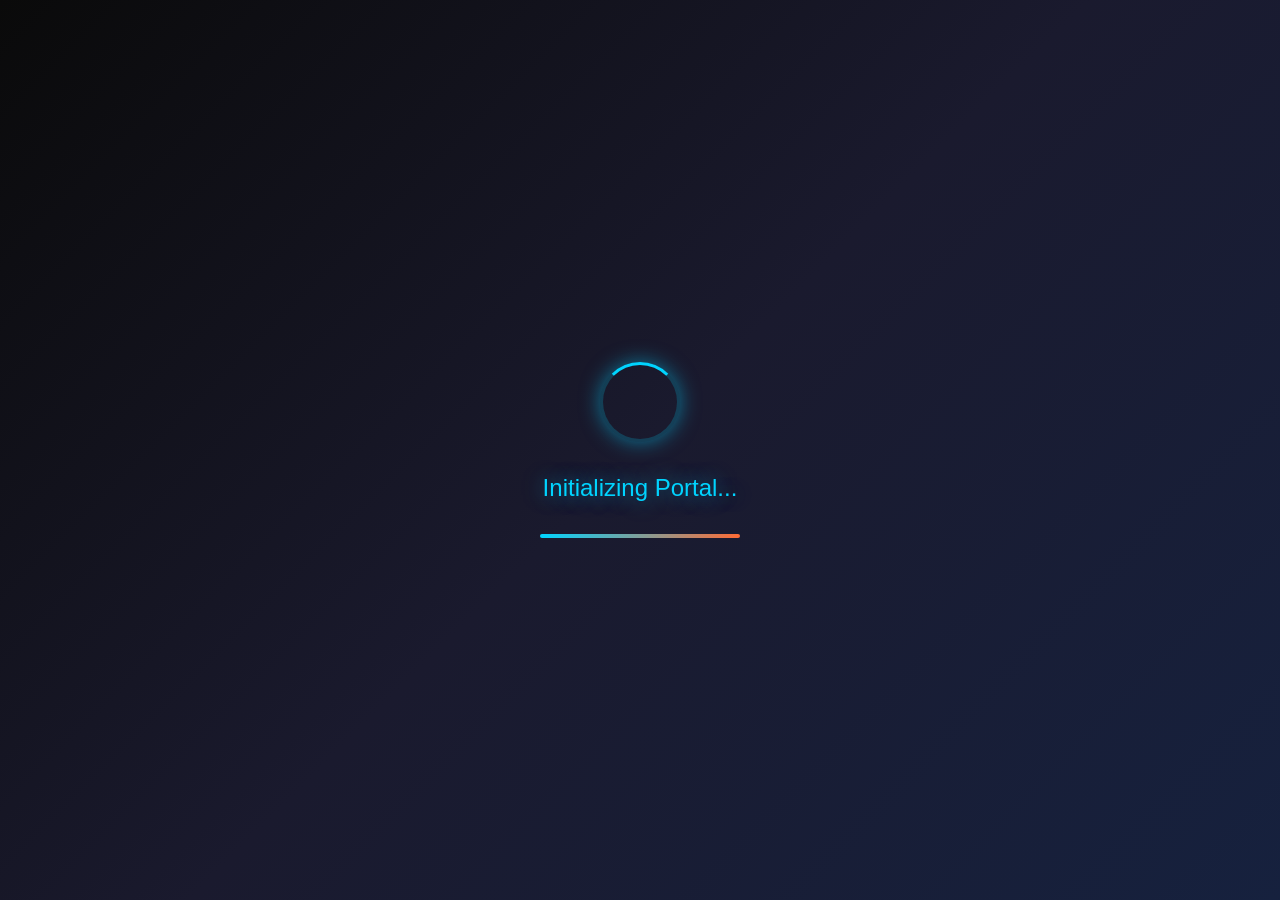
==== commit 5360561e: "Initial implementation of Outreach Client Services Portal with comprehensive feature set Co-authored" ====
--- a/index.html
+++ b/index.html
@@ -1,317 +1,333 @@
 <!DOCTYPE html>
-<html lang="en" data-theme="futuristic">
+<html lang="en">
 <head>
     <meta charset="UTF-8">
     <meta name="viewport" content="width=device-width, initial-scale=1.0">
-    <title>OutreachX - Client Services Portal</title>
+    <title>Outreach Client Services Portal</title>
     
-    <!-- Bootstrap 5 CSS -->
-    <link href="https://cdn.jsdelivr.net/npm/bootstrap@5.3.0/dist/css/bootstrap.min.css" rel="stylesheet">
+    <!-- Bootstrap CSS -->
+    <link href="https://cdn.jsdelivr.net/npm/bootstrap@5.3.2/dist/css/bootstrap.min.css" rel="stylesheet">
     
-    <!-- Font Awesome for icons -->
-    <link href="https://cdnjs.cloudflare.com/ajax/libs/font-awesome/6.4.0/css/all.min.css" rel="stylesheet">
+    <!-- Font Awesome -->
+    <link rel="stylesheet" href="https://cdnjs.cloudflare.com/ajax/libs/font-awesome/6.5.0/css/all.min.css">
     
     <!-- Custom CSS -->
-    <link href="assets/css/main.css" rel="stylesheet">
-    <link href="assets/css/themes.css" rel="stylesheet">
-    <link href="assets/css/animations.css" rel="stylesheet">
+    <link rel="stylesheet" href="css/main.css">
+    <link rel="stylesheet" href="css/themes.css">
+    <link rel="stylesheet" href="css/animations.css">
 </head>
-<body class="theme-futuristic">
+<body data-theme="futuristic" data-mode="dark">
     <!-- Loading Screen -->
-    <div id="loading-screen" class="loading-screen">
+    <div id="loadingScreen" class="loading-screen">
         <div class="loading-content">
-            <div class="hud-loader">
-                <div class="loader-ring"></div>
-                <div class="loader-ring"></div>
-                <div class="loader-ring"></div>
-            </div>
-            <h2 class="loading-text">INITIALIZING OUTREACH SYSTEM</h2>
+            <div class="cyber-loader"></div>
+            <h2 class="loading-text">Initializing Portal...</h2>
             <div class="loading-bar">
                 <div class="loading-progress"></div>
             </div>
         </div>
     </div>
 
-    <!-- Main Navigation -->
-    <nav class="navbar navbar-expand-lg navbar-dark hud-navbar">
-        <div class="container-fluid">
-            <a class="navbar-brand hud-brand" href="#">
-                <div class="brand-icon animated-icon">
-                    <i class="fas fa-shield-alt"></i>
-                </div>
-                <span class="brand-text">OutreachX</span>
-            </a>
-            
-            <button class="navbar-toggler hud-toggler" type="button" data-bs-toggle="collapse" data-bs-target="#navbarNav">
-                <span class="navbar-toggler-icon"></span>
+    <!-- Main Container -->
+    <div id="mainApp" class="main-app hidden">
+        <!-- Navigation Bar -->
+        <nav class="navbar navbar-expand-lg cyber-nav">
+            <div class="container-fluid">
+                <!-- Home Button with Animation -->
+                <a class="navbar-brand home-btn" href="#" id="homeBtn">
+                    <div class="home-icon">
+                        <i class="fas fa-shield-alt"></i>
+                        <div class="pulse-rings">
+                            <div class="pulse-ring"></div>
+                            <div class="pulse-ring"></div>
+                            <div class="pulse-ring"></div>
+                        </div>
+                    </div>
+                </a>
+
+                <button class="navbar-toggler" type="button" data-bs-toggle="collapse" data-bs-target="#navbarNav">
+                    <span class="navbar-toggler-icon"></span>
+                </button>
+
+                <div class="collapse navbar-collapse" id="navbarNav">
+                    <ul class="navbar-nav me-auto">
+                        <li class="nav-item">
+                            <a class="nav-link cyber-link" href="#" data-page="dashboard">
+                                <i class="fas fa-tachometer-alt"></i> Dashboard
+                            </a>
+                        </li>
+                        <li class="nav-item">
+                            <a class="nav-link cyber-link" href="#" data-page="messaging">
+                                <i class="fas fa-comments"></i> Messaging
+                                <span class="notification-badge" id="messagesBadge">3</span>
+                            </a>
+                        </li>
+                        <li class="nav-item">
+                            <a class="nav-link cyber-link" href="#" data-page="supplies">
+                                <i class="fas fa-boxes"></i> Harm Reduction
+                            </a>
+                        </li>
+                        <li class="nav-item">
+                            <a class="nav-link cyber-link" href="#" data-page="cases">
+                                <i class="fas fa-folder-open"></i> Case Management
+                            </a>
+                        </li>
+                    </ul>
+
+                    <!-- Theme Selector -->
+                    <div class="theme-selector me-3">
+                        <button class="btn btn-outline-primary theme-btn" id="themeBtn">
+                            <i class="fas fa-palette"></i>
+                        </button>
+                        <div class="theme-menu" id="themeMenu">
+                            <div class="theme-option" data-theme="futuristic">
+                                <span>Futuristic</span>
+                                <div class="mode-toggle">
+                                    <input type="radio" name="futuristic-mode" value="dark" checked>
+                                    <label>Dark</label>
+                                    <input type="radio" name="futuristic-mode" value="light">
+                                    <label>Light</label>
+                                </div>
+                            </div>
+                            <div class="theme-option" data-theme="steampunk">
+                                <span>Steampunk</span>
+                                <div class="mode-toggle">
+                                    <input type="radio" name="steampunk-mode" value="dark">
+                                    <label>Dark</label>
+                                    <input type="radio" name="steampunk-mode" value="light">
+                                    <label>Light</label>
+                                </div>
+                            </div>
+                            <div class="theme-option" data-theme="hacker">
+                                <span>Hacker</span>
+                                <div class="mode-toggle">
+                                    <input type="radio" name="hacker-mode" value="dark">
+                                    <label>Dark</label>
+                                    <input type="radio" name="hacker-mode" value="light">
+                                    <label>Light</label>
+                                </div>
+                            </div>
+                        </div>
+                    </div>
+
+                    <!-- User Menu -->
+                    <div class="dropdown">
+                        <button class="btn btn-outline-primary dropdown-toggle user-btn" type="button" id="userMenu" data-bs-toggle="dropdown">
+                            <i class="fas fa-user-circle"></i>
+                            <span id="userName">Guest</span>
+                        </button>
+                        <ul class="dropdown-menu dropdown-menu-end cyber-dropdown">
+                            <li><a class="dropdown-item" href="#" data-action="profile"><i class="fas fa-user"></i> Profile</a></li>
+                            <li><a class="dropdown-item" href="#" data-action="settings"><i class="fas fa-cog"></i> Settings</a></li>
+                            <li><hr class="dropdown-divider"></li>
+                            <li><a class="dropdown-item" href="#" data-action="logout"><i class="fas fa-sign-out-alt"></i> Logout</a></li>
+                        </ul>
+                    </div>
+                </div>
+            </div>
+        </nav>
+
+        <!-- Submenu (appears when home button is clicked) -->
+        <div id="submenu" class="submenu hidden">
+            <div class="submenu-content">
+                <div class="submenu-item" data-action="emergency">
+                    <i class="fas fa-exclamation-triangle"></i>
+                    <span>Emergency</span>
+                </div>
+                <div class="submenu-item" data-action="overdose-monitor">
+                    <i class="fas fa-heartbeat"></i>
+                    <span>Overdose Monitor</span>
+                </div>
+                <div class="submenu-item" data-action="quick-message">
+                    <i class="fas fa-comment-medical"></i>
+                    <span>Quick Message</span>
+                </div>
+                <div class="submenu-item" data-action="resources">
+                    <i class="fas fa-life-ring"></i>
+                    <span>Resources</span>
+                </div>
+            </div>
+        </div>
+
+        <!-- Main Content Area -->
+        <main class="main-content" id="mainContent">
+            <!-- Landing Page (Default View) -->
+            <div id="landingPage" class="page-content active">
+                <div class="container-fluid">
+                    <div class="hero-section">
+                        <div class="row align-items-center">
+                            <div class="col-lg-6">
+                                <h1 class="hero-title">
+                                    <span class="text-primary">Outreach</span> Client Services Portal
+                                </h1>
+                                <p class="hero-subtitle">
+                                    A comprehensive platform connecting clients, outreach staff, service providers, and administrators in a secure, supportive environment.
+                                </p>
+                                <div class="hero-buttons">
+                                    <button class="btn btn-primary btn-lg cyber-btn" id="loginBtn">
+                                        <i class="fas fa-sign-in-alt"></i> Login
+                                    </button>
+                                    <button class="btn btn-outline-primary btn-lg cyber-btn" id="registerBtn">
+                                        <i class="fas fa-user-plus"></i> Register
+                                    </button>
+                                </div>
+                            </div>
+                            <div class="col-lg-6">
+                                <div class="hero-graphic">
+                                    <div class="cyber-grid"></div>
+                                    <div class="floating-elements">
+                                        <div class="float-element" style="animation-delay: 0s;"><i class="fas fa-shield-alt"></i></div>
+                                        <div class="float-element" style="animation-delay: 1s;"><i class="fas fa-users"></i></div>
+                                        <div class="float-element" style="animation-delay: 2s;"><i class="fas fa-heart"></i></div>
+                                        <div class="float-element" style="animation-delay: 3s;"><i class="fas fa-hands-helping"></i></div>
+                                    </div>
+                                </div>
+                            </div>
+                        </div>
+                    </div>
+
+                    <!-- Safety Information Section -->
+                    <div class="safety-section">
+                        <div class="row">
+                            <div class="col-12">
+                                <div class="alert alert-warning safety-alert">
+                                    <div class="d-flex align-items-center">
+                                        <i class="fas fa-exclamation-triangle fa-2x me-3"></i>
+                                        <div>
+                                            <h4 class="alert-heading">Important Safety Information</h4>
+                                            <p class="mb-2">If you are experiencing a medical emergency, please call 911 immediately.</p>
+                                            <p class="mb-0">Our overdose monitoring system provides real-time safety checks for users consuming substances alone. Failure to respond to safety pings will trigger emergency notifications to your contacts and local first responders.</p>
+                                        </div>
+                                    </div>
+                                </div>
+                            </div>
+                        </div>
+                    </div>
+
+                    <!-- Services Overview -->
+                    <div class="services-section">
+                        <div class="row">
+                            <div class="col-12 text-center mb-5">
+                                <h2 class="section-title">Available Services</h2>
+                                <p class="section-subtitle">Comprehensive support tailored to your role and needs</p>
+                            </div>
+                        </div>
+                        <div class="row g-4">
+                            <div class="col-md-6 col-lg-4">
+                                <div class="service-card">
+                                    <div class="service-icon">
+                                        <i class="fas fa-comments"></i>
+                                    </div>
+                                    <h3>Secure Messaging</h3>
+                                    <p>Direct and group messaging with end-to-end encryption for safe communication.</p>
+                                </div>
+                            </div>
+                            <div class="col-md-6 col-lg-4">
+                                <div class="service-card">
+                                    <div class="service-icon">
+                                        <i class="fas fa-boxes"></i>
+                                    </div>
+                                    <h3>Harm Reduction Supplies</h3>
+                                    <p>Order essential supplies with our innovative, discreet ordering system.</p>
+                                </div>
+                            </div>
+                            <div class="col-md-6 col-lg-4">
+                                <div class="service-card">
+                                    <div class="service-icon">
+                                        <i class="fas fa-clipboard-list"></i>
+                                    </div>
+                                    <h3>Assessment Forms</h3>
+                                    <p>Complete intake assessments and track your progress securely.</p>
+                                </div>
+                            </div>
+                            <div class="col-md-6 col-lg-4">
+                                <div class="service-card">
+                                    <div class="service-icon">
+                                        <i class="fas fa-folder-open"></i>
+                                    </div>
+                                    <h3>Case Management</h3>
+                                    <p>Comprehensive case tracking and management tools for service providers.</p>
+                                </div>
+                            </div>
+                            <div class="col-md-6 col-lg-4">
+                                <div class="service-card">
+                                    <div class="service-icon">
+                                        <i class="fas fa-file-signature"></i>
+                                    </div>
+                                    <h3>Document Signing</h3>
+                                    <p>Digital consent forms and document signing with legal compliance.</p>
+                                </div>
+                            </div>
+                            <div class="col-md-6 col-lg-4">
+                                <div class="service-card">
+                                    <div class="service-icon">
+                                        <i class="fas fa-robot"></i>
+                                    </div>
+                                    <h3>AI Safety Monitor</h3>
+                                    <p>24/7 AI-powered overdose prevention monitoring and emergency response.</p>
+                                </div>
+                            </div>
+                        </div>
+                    </div>
+                </div>
+            </div>
+
+            <!-- Authentication Pages (Initially Hidden) -->
+            <div id="authPage" class="page-content">
+                <!-- Login/Register forms will be dynamically loaded here -->
+            </div>
+
+            <!-- Dashboard Pages (Initially Hidden) -->
+            <div id="dashboardPage" class="page-content">
+                <!-- Role-specific dashboards will be loaded here -->
+            </div>
+        </main>
+
+        <!-- Notification System -->
+        <div id="notificationContainer" class="notification-container"></div>
+
+        <!-- Floating Action Buttons -->
+        <div class="floating-actions">
+            <button class="fab emergency-fab" id="emergencyFab" title="Emergency Contact">
+                <i class="fas fa-phone"></i>
             </button>
-            
-            <div class="collapse navbar-collapse" id="navbarNav">
-                <ul class="navbar-nav ms-auto">
-                    <li class="nav-item">
-                        <a class="nav-link hud-nav-link" href="#home">
-                            <i class="fas fa-home"></i> Home
-                        </a>
-                    </li>
-                    <li class="nav-item">
-                        <a class="nav-link hud-nav-link" href="#services">
-                            <i class="fas fa-medical-kit"></i> Services
-                        </a>
-                    </li>
-                    <li class="nav-item">
-                        <a class="nav-link hud-nav-link" href="#about">
-                            <i class="fas fa-info-circle"></i> About
-                        </a>
-                    </li>
-                    <li class="nav-item">
-                        <a class="nav-link hud-nav-link" href="#" data-bs-toggle="modal" data-bs-target="#loginModal">
-                            <i class="fas fa-sign-in-alt"></i> Access Portal
-                        </a>
-                    </li>
-                </ul>
-            </div>
+            <button class="fab overdose-fab" id="overdoseFab" title="Overdose Monitor">
+                <i class="fas fa-heartbeat"></i>
+            </button>
         </div>
-    </nav>
-
-    <!-- Hero Section -->
-    <section id="home" class="hero-section">
-        <div class="hud-overlay"></div>
-        <div class="particle-system" id="particles"></div>
-        
-        <div class="container">
-            <div class="row align-items-center min-vh-100">
-                <div class="col-lg-6">
-                    <div class="hero-content">
-                        <h1 class="hero-title glitch-text" data-text="OUTREACH CLIENT SERVICES">
-                            OUTREACH CLIENT SERVICES
-                        </h1>
-                        <p class="hero-subtitle">
-                            Comprehensive harm reduction and support services with advanced security protocols
-                        </p>
-                        <div class="hero-buttons">
-                            <button class="btn hud-btn hud-btn-primary" data-bs-toggle="modal" data-bs-target="#loginModal">
-                                <span class="btn-text">ACCESS PORTAL</span>
-                                <div class="btn-glow"></div>
-                            </button>
-                            <button class="btn hud-btn hud-btn-secondary" onclick="scrollToSection('services')">
-                                <span class="btn-text">LEARN MORE</span>
-                            </button>
-                        </div>
-                    </div>
-                </div>
-                <div class="col-lg-6">
-                    <div class="hero-dashboard">
-                        <div class="dashboard-preview">
-                            <div class="hud-panel">
-                                <div class="panel-header">
-                                    <h3>SYSTEM STATUS</h3>
-                                </div>
-                                <div class="status-grid">
-                                    <div class="status-item">
-                                        <div class="status-icon online">
-                                            <i class="fas fa-check-circle"></i>
-                                        </div>
-                                        <span>Services Online</span>
-                                    </div>
-                                    <div class="status-item">
-                                        <div class="status-icon online">
-                                            <i class="fas fa-shield-alt"></i>
-                                        </div>
-                                        <span>Security Active</span>
-                                    </div>
-                                    <div class="status-item">
-                                        <div class="status-icon online">
-                                            <i class="fas fa-heartbeat"></i>
-                                        </div>
-                                        <span>Health Monitor</span>
-                                    </div>
-                                </div>
-                            </div>
-                        </div>
-                    </div>
-                </div>
-            </div>
-        </div>
-    </section>
-
-    <!-- Services Section -->
-    <section id="services" class="services-section">
-        <div class="container">
-            <div class="section-header">
-                <h2 class="section-title">AVAILABLE SERVICES</h2>
-                <div class="title-underline"></div>
-            </div>
-            
-            <div class="row">
-                <div class="col-lg-4 col-md-6 mb-4">
-                    <div class="service-card hud-panel">
-                        <div class="service-icon">
-                            <i class="fas fa-clipboard-list"></i>
-                        </div>
-                        <h3>Intake Assessment</h3>
-                        <p>Comprehensive assessment forms with encrypted data protection</p>
-                    </div>
-                </div>
-                
-                <div class="col-lg-4 col-md-6 mb-4">
-                    <div class="service-card hud-panel">
-                        <div class="service-icon">
-                            <i class="fas fa-comments"></i>
-                        </div>
-                        <h3>Direct Messaging</h3>
-                        <p>Secure communication with real-time notifications and emergency features</p>
-                    </div>
-                </div>
-                
-                <div class="col-lg-4 col-md-6 mb-4">
-                    <div class="service-card hud-panel">
-                        <div class="service-icon">
-                            <i class="fas fa-box-open"></i>
-                        </div>
-                        <h3>Harm Reduction Supplies</h3>
-                        <p>Online ordering system with comprehensive inventory management</p>
-                    </div>
-                </div>
-                
-                <div class="col-lg-4 col-md-6 mb-4">
-                    <div class="service-card hud-panel">
-                        <div class="service-icon">
-                            <i class="fas fa-folder-open"></i>
-                        </div>
-                        <h3>Case Management</h3>
-                        <p>Digital case files with secure document management</p>
-                    </div>
-                </div>
-                
-                <div class="col-lg-4 col-md-6 mb-4">
-                    <div class="service-card hud-panel">
-                        <div class="service-icon">
-                            <i class="fas fa-exclamation-triangle"></i>
-                        </div>
-                        <h3>Incident Reporting</h3>
-                        <p>Quick incident documentation with automated routing</p>
-                    </div>
-                </div>
-                
-                <div class="col-lg-4 col-md-6 mb-4">
-                    <div class="service-card hud-panel">
-                        <div class="service-icon">
-                            <i class="fas fa-robot"></i>
-                        </div>
-                        <h3>AI Safety Monitor</h3>
-                        <p>24/7 monitoring with emergency response capabilities</p>
-                    </div>
-                </div>
-            </div>
-        </div>
-    </section>
-
-    <!-- Login Modal -->
-    <div class="modal fade" id="loginModal" tabindex="-1">
-        <div class="modal-dialog modal-dialog-centered">
-            <div class="modal-content hud-modal">
-                <div class="modal-header">
-                    <h5 class="modal-title">SYSTEM ACCESS</h5>
-                    <button type="button" class="btn-close hud-close" data-bs-dismiss="modal"></button>
-                </div>
-                <div class="modal-body">
-                    <div class="auth-tabs">
-                        <ul class="nav nav-tabs hud-tabs" id="authTabs" role="tablist">
-                            <li class="nav-item" role="presentation">
-                                <button class="nav-link hud-tab active" id="login-tab" data-bs-toggle="tab" data-bs-target="#login" type="button" role="tab">LOGIN</button>
-                            </li>
-                            <li class="nav-item" role="presentation">
-                                <button class="nav-link hud-tab" id="register-tab" data-bs-toggle="tab" data-bs-target="#register" type="button" role="tab">REGISTER</button>
-                            </li>
-                        </ul>
-                        
-                        <div class="tab-content" id="authTabsContent">
-                            <!-- Login Tab -->
-                            <div class="tab-pane fade show active" id="login" role="tabpanel">
-                                <form id="loginForm" class="auth-form">
-                                    <div class="form-group">
-                                        <label class="hud-label">Username</label>
-                                        <input type="text" class="form-control hud-input" id="loginUsername" required>
-                                    </div>
-                                    <div class="form-group">
-                                        <label class="hud-label">Password</label>
-                                        <input type="password" class="form-control hud-input" id="loginPassword" required>
-                                    </div>
-                                    <div class="form-options">
-                                        <a href="#" class="forgot-link" onclick="showForgotPassword()">Forgot Password?</a>
-                                    </div>
-                                    <button type="submit" class="btn hud-btn hud-btn-primary w-100">
-                                        <span class="btn-text">ACCESS GRANTED</span>
-                                    </button>
-                                </form>
-                            </div>
-                            
-                            <!-- Register Tab -->
-                            <div class="tab-pane fade" id="register" role="tabpanel">
-                                <form id="registerForm" class="auth-form">
-                                    <div class="form-group">
-                                        <label class="hud-label">Username</label>
-                                        <input type="text" class="form-control hud-input" id="regUsername" required>
-                                    </div>
-                                    <div class="form-group">
-                                        <label class="hud-label">Email</label>
-                                        <input type="email" class="form-control hud-input" id="regEmail" required>
-                                    </div>
-                                    <div class="form-group">
-                                        <label class="hud-label">Password</label>
-                                        <input type="password" class="form-control hud-input" id="regPassword" required>
-                                    </div>
-                                    <div class="form-group">
-                                        <label class="hud-label">User Role</label>
-                                        <select class="form-control hud-select" id="regRole" required>
-                                            <option value="">Select Role</option>
-                                            <option value="client">Client</option>
-                                            <option value="staff">Outreach Staff</option>
-                                            <option value="provider">Service Provider</option>
-                                        </select>
-                                    </div>
-                                    <button type="submit" class="btn hud-btn hud-btn-primary w-100">
-                                        <span class="btn-text">CREATE ACCOUNT</span>
-                                    </button>
-                                </form>
-                            </div>
-                        </div>
-                    </div>
+
+        <!-- AI Chat Bubble -->
+        <div id="aiChatBubble" class="ai-chat-bubble">
+            <div class="chat-bubble-header">
+                <i class="fas fa-robot"></i>
+                <span>Safety AI</span>
+                <button class="chat-minimize" id="chatMinimize">
+                    <i class="fas fa-minus"></i>
+                </button>
+            </div>
+            <div class="chat-bubble-content">
+                <div class="chat-messages" id="chatMessages"></div>
+                <div class="chat-input-container">
+                    <input type="text" class="chat-input" id="chatInput" placeholder="Type your message...">
+                    <button class="chat-send" id="chatSend">
+                        <i class="fas fa-paper-plane"></i>
+                    </button>
                 </div>
             </div>
         </div>
     </div>
 
-    <!-- Theme Selector -->
-    <div class="theme-selector">
-        <button class="theme-toggle" id="themeToggle">
-            <i class="fas fa-palette"></i>
-        </button>
-        <div class="theme-options" id="themeOptions">
-            <div class="theme-option" data-theme="futuristic">
-                <span class="theme-color" style="background: linear-gradient(45deg, #00ffff, #0080ff);"></span>
-                <span>Futuristic</span>
-            </div>
-            <div class="theme-option" data-theme="steampunk">
-                <span class="theme-color" style="background: linear-gradient(45deg, #ff8800, #ffaa00);"></span>
-                <span>Steampunk</span>
-            </div>
-            <div class="theme-option" data-theme="hacker">
-                <span class="theme-color" style="background: linear-gradient(45deg, #00ff00, #88ff00);"></span>
-                <span>Hacker</span>
-            </div>
-        </div>
-    </div>
-
-    <!-- Notification System -->
-    <div class="notification-container" id="notifications"></div>
-
-    <!-- Scripts -->
-    <script src="https://cdn.jsdelivr.net/npm/bootstrap@5.3.0/dist/js/bootstrap.bundle.min.js"></script>
-    <script src="assets/js/particles.js"></script>
-    <script src="assets/js/animations.js"></script>
-    <script src="assets/js/themes.js"></script>
-    <script src="assets/js/auth.js"></script>
-    <script src="assets/js/main.js"></script>
+    <!-- Bootstrap JS -->
+    <script src="https://cdn.jsdelivr.net/npm/bootstrap@5.3.2/dist/js/bootstrap.bundle.min.js"></script>
+    
+    <!-- Custom JavaScript -->
+    <script src="js/app.js"></script>
+    <script src="js/auth.js"></script>
+    <script src="js/dashboard.js"></script>
+    <script src="js/messaging.js"></script>
+    <script src="js/supplies.js"></script>
+    <script src="js/ai-chat.js"></script>
+    <script src="js/notifications.js"></script>
+    <script src="js/themes.js"></script>
 </body>
 </html>
--- a/css/main.css
+++ b/css/main.css
@@ -0,0 +1,809 @@
+/* Main CSS - Core Styles for Outreach Client Services Portal */
+
+/* Root Variables */
+:root {
+    /* Common Colors */
+    --primary-color: #00d4ff;
+    --secondary-color: #ff6b35;
+    --success-color: #00ff88;
+    --warning-color: #ffaa00;
+    --danger-color: #ff3366;
+    --info-color: #33ccff;
+    
+    /* Typography */
+    --primary-font: 'Orbitron', 'Roboto', sans-serif;
+    --secondary-font: 'Exo 2', sans-serif;
+    
+    /* Shadows */
+    --glow-shadow: 0 0 20px rgba(0, 212, 255, 0.5);
+    --box-shadow: 0 8px 32px rgba(0, 0, 0, 0.3);
+    --inset-shadow: inset 0 2px 4px rgba(0, 0, 0, 0.3);
+    
+    /* Borders */
+    --cyber-border: 2px solid var(--primary-color);
+    --thin-border: 1px solid rgba(0, 212, 255, 0.3);
+    
+    /* Animations */
+    --transition-fast: 0.2s ease;
+    --transition-normal: 0.3s ease;
+    --transition-slow: 0.5s ease;
+}
+
+/* Google Fonts */
+@import url('https://fonts.googleapis.com/css2?family=Orbitron:wght@400;700;900&family=Exo+2:wght@300;400;500;600;700&display=swap');
+
+/* Base Styles */
+* {
+    box-sizing: border-box;
+}
+
+body {
+    margin: 0;
+    padding: 0;
+    font-family: var(--secondary-font);
+    line-height: 1.6;
+    overflow-x: hidden;
+    transition: all var(--transition-normal);
+}
+
+/* Utility Classes */
+.hidden {
+    display: none !important;
+}
+
+.text-glow {
+    text-shadow: 0 0 10px currentColor;
+}
+
+.cyber-border {
+    border: var(--cyber-border);
+    border-radius: 0;
+    position: relative;
+}
+
+.cyber-border::before {
+    content: '';
+    position: absolute;
+    top: -2px;
+    left: -2px;
+    right: -2px;
+    bottom: -2px;
+    border: 1px solid rgba(0, 212, 255, 0.3);
+    pointer-events: none;
+}
+
+/* Loading Screen */
+.loading-screen {
+    position: fixed;
+    top: 0;
+    left: 0;
+    width: 100vw;
+    height: 100vh;
+    background: linear-gradient(135deg, #0a0a0a 0%, #1a1a2e 50%, #16213e 100%);
+    display: flex;
+    align-items: center;
+    justify-content: center;
+    z-index: 9999;
+}
+
+.loading-content {
+    text-align: center;
+    color: var(--primary-color);
+}
+
+.cyber-loader {
+    width: 80px;
+    height: 80px;
+    border: 3px solid rgba(0, 212, 255, 0.2);
+    border-top: 3px solid var(--primary-color);
+    border-radius: 50%;
+    animation: cyberSpin 1s linear infinite;
+    margin: 0 auto 2rem;
+    box-shadow: var(--glow-shadow);
+}
+
+.loading-text {
+    font-family: var(--primary-font);
+    font-size: 1.5rem;
+    margin-bottom: 2rem;
+    text-shadow: var(--glow-shadow);
+}
+
+.loading-bar {
+    width: 200px;
+    height: 4px;
+    background: rgba(0, 212, 255, 0.2);
+    border-radius: 2px;
+    overflow: hidden;
+    margin: 0 auto;
+}
+
+.loading-progress {
+    height: 100%;
+    background: linear-gradient(90deg, var(--primary-color), var(--secondary-color));
+    animation: loadingProgress 2s ease-in-out infinite;
+    box-shadow: 0 0 10px var(--primary-color);
+}
+
+/* Main App */
+.main-app {
+    min-height: 100vh;
+    position: relative;
+}
+
+/* Navigation */
+.cyber-nav {
+    background: linear-gradient(90deg, rgba(0, 0, 0, 0.9) 0%, rgba(26, 26, 46, 0.95) 100%);
+    backdrop-filter: blur(10px);
+    border-bottom: var(--thin-border);
+    padding: 1rem 0;
+    position: sticky;
+    top: 0;
+    z-index: 1000;
+}
+
+.home-btn {
+    position: relative;
+    display: flex;
+    align-items: center;
+    justify-content: center;
+    text-decoration: none;
+    color: var(--primary-color);
+    transition: all var(--transition-normal);
+}
+
+.home-icon {
+    position: relative;
+    width: 50px;
+    height: 50px;
+    display: flex;
+    align-items: center;
+    justify-content: center;
+    font-size: 1.8rem;
+}
+
+.pulse-rings {
+    position: absolute;
+    top: 50%;
+    left: 50%;
+    transform: translate(-50%, -50%);
+}
+
+.pulse-ring {
+    position: absolute;
+    border: 2px solid var(--primary-color);
+    border-radius: 50%;
+    animation: pulse 2s cubic-bezier(0.455, 0.03, 0.515, 0.955) infinite;
+}
+
+.pulse-ring:nth-child(1) {
+    animation-delay: 0s;
+    width: 60px;
+    height: 60px;
+}
+
+.pulse-ring:nth-child(2) {
+    animation-delay: 0.5s;
+    width: 80px;
+    height: 80px;
+}
+
+.pulse-ring:nth-child(3) {
+    animation-delay: 1s;
+    width: 100px;
+    height: 100px;
+}
+
+.cyber-link {
+    position: relative;
+    color: rgba(255, 255, 255, 0.8) !important;
+    font-weight: 500;
+    transition: all var(--transition-normal);
+    padding: 0.5rem 1rem;
+    margin: 0 0.5rem;
+    border-radius: 4px;
+}
+
+.cyber-link:hover,
+.cyber-link:focus {
+    color: var(--primary-color) !important;
+    background: rgba(0, 212, 255, 0.1);
+    box-shadow: 0 0 15px rgba(0, 212, 255, 0.3);
+    transform: translateY(-2px);
+}
+
+.cyber-link::before {
+    content: '';
+    position: absolute;
+    top: 0;
+    left: 0;
+    width: 0;
+    height: 100%;
+    background: linear-gradient(90deg, transparent, var(--primary-color), transparent);
+    transition: width var(--transition-normal);
+}
+
+.cyber-link:hover::before {
+    width: 100%;
+    opacity: 0.1;
+}
+
+.notification-badge {
+    position: absolute;
+    top: -8px;
+    right: -8px;
+    background: var(--danger-color);
+    color: white;
+    font-size: 0.7rem;
+    padding: 0.2rem 0.4rem;
+    border-radius: 10px;
+    min-width: 18px;
+    text-align: center;
+    animation: pulse 2s infinite;
+}
+
+/* Theme Selector */
+.theme-selector {
+    position: relative;
+}
+
+.theme-btn {
+    border: var(--thin-border);
+    background: rgba(0, 212, 255, 0.1);
+    color: var(--primary-color);
+    transition: all var(--transition-normal);
+}
+
+.theme-btn:hover {
+    background: rgba(0, 212, 255, 0.2);
+    box-shadow: var(--glow-shadow);
+}
+
+.theme-menu {
+    position: absolute;
+    top: 100%;
+    right: 0;
+    background: rgba(0, 0, 0, 0.95);
+    border: var(--thin-border);
+    border-radius: 8px;
+    padding: 1rem;
+    min-width: 200px;
+    display: none;
+    backdrop-filter: blur(20px);
+}
+
+.theme-option {
+    padding: 0.5rem;
+    margin-bottom: 0.5rem;
+    border-radius: 4px;
+    cursor: pointer;
+    transition: all var(--transition-fast);
+}
+
+.theme-option:hover {
+    background: rgba(0, 212, 255, 0.1);
+}
+
+.mode-toggle {
+    display: flex;
+    gap: 0.5rem;
+    margin-top: 0.5rem;
+}
+
+.mode-toggle input[type="radio"] {
+    display: none;
+}
+
+.mode-toggle label {
+    padding: 0.2rem 0.5rem;
+    background: rgba(255, 255, 255, 0.1);
+    border-radius: 3px;
+    cursor: pointer;
+    font-size: 0.8rem;
+    transition: all var(--transition-fast);
+}
+
+.mode-toggle input[type="radio"]:checked + label {
+    background: var(--primary-color);
+    color: black;
+}
+
+/* User Menu */
+.user-btn {
+    border: var(--thin-border);
+    background: rgba(0, 212, 255, 0.1);
+    color: var(--primary-color);
+    transition: all var(--transition-normal);
+}
+
+.user-btn:hover {
+    background: rgba(0, 212, 255, 0.2);
+    box-shadow: var(--glow-shadow);
+}
+
+.cyber-dropdown {
+    background: rgba(0, 0, 0, 0.95);
+    border: var(--thin-border);
+    backdrop-filter: blur(20px);
+}
+
+.cyber-dropdown .dropdown-item {
+    color: rgba(255, 255, 255, 0.8);
+    transition: all var(--transition-fast);
+}
+
+.cyber-dropdown .dropdown-item:hover {
+    background: rgba(0, 212, 255, 0.1);
+    color: var(--primary-color);
+}
+
+/* Submenu */
+.submenu {
+    position: fixed;
+    top: 80px;
+    left: 0;
+    right: 0;
+    background: linear-gradient(135deg, rgba(0, 0, 0, 0.95) 0%, rgba(26, 26, 46, 0.95) 100%);
+    border-bottom: var(--thin-border);
+    backdrop-filter: blur(20px);
+    z-index: 999;
+    transform: translateY(-100%);
+    transition: transform var(--transition-slow);
+}
+
+.submenu.active {
+    transform: translateY(0);
+}
+
+.submenu-content {
+    display: flex;
+    justify-content: center;
+    gap: 2rem;
+    padding: 2rem;
+    max-width: 1200px;
+    margin: 0 auto;
+}
+
+.submenu-item {
+    display: flex;
+    flex-direction: column;
+    align-items: center;
+    gap: 0.5rem;
+    padding: 1.5rem;
+    background: rgba(0, 212, 255, 0.05);
+    border: var(--thin-border);
+    border-radius: 8px;
+    cursor: pointer;
+    transition: all var(--transition-normal);
+    min-width: 120px;
+    text-align: center;
+}
+
+.submenu-item:hover {
+    background: rgba(0, 212, 255, 0.15);
+    transform: translateY(-5px);
+    box-shadow: var(--glow-shadow);
+}
+
+.submenu-item i {
+    font-size: 2rem;
+    color: var(--primary-color);
+}
+
+.submenu-item span {
+    color: white;
+    font-weight: 500;
+}
+
+/* Main Content */
+.main-content {
+    min-height: calc(100vh - 80px);
+    position: relative;
+}
+
+.page-content {
+    display: none;
+    min-height: 100%;
+}
+
+.page-content.active {
+    display: block;
+}
+
+/* Hero Section */
+.hero-section {
+    min-height: 80vh;
+    display: flex;
+    align-items: center;
+    background: linear-gradient(135deg, #0a0a0a 0%, #1a1a2e 50%, #16213e 100%);
+    color: white;
+    position: relative;
+    overflow: hidden;
+}
+
+.hero-section::before {
+    content: '';
+    position: absolute;
+    top: 0;
+    left: 0;
+    right: 0;
+    bottom: 0;
+    background: url('data:image/svg+xml,<svg xmlns="http://www.w3.org/2000/svg" viewBox="0 0 100 100"><defs><pattern id="grid" width="10" height="10" patternUnits="userSpaceOnUse"><path d="M 10 0 L 0 0 0 10" fill="none" stroke="rgba(0,212,255,0.1)" stroke-width="1"/></pattern></defs><rect width="100" height="100" fill="url(%23grid)"/></svg>');
+    opacity: 0.3;
+    animation: gridMove 20s linear infinite;
+}
+
+.hero-title {
+    font-family: var(--primary-font);
+    font-size: 3.5rem;
+    font-weight: 900;
+    margin-bottom: 1.5rem;
+    text-shadow: 0 0 20px rgba(0, 212, 255, 0.5);
+}
+
+.hero-subtitle {
+    font-size: 1.3rem;
+    margin-bottom: 2rem;
+    opacity: 0.9;
+    max-width: 600px;
+}
+
+.hero-buttons {
+    display: flex;
+    gap: 1rem;
+    flex-wrap: wrap;
+}
+
+.cyber-btn {
+    position: relative;
+    font-family: var(--primary-font);
+    font-weight: 600;
+    padding: 0.8rem 2rem;
+    border: var(--cyber-border);
+    background: rgba(0, 212, 255, 0.1);
+    color: var(--primary-color);
+    text-transform: uppercase;
+    letter-spacing: 1px;
+    transition: all var(--transition-normal);
+    overflow: hidden;
+}
+
+.cyber-btn:hover {
+    background: rgba(0, 212, 255, 0.2);
+    color: var(--primary-color);
+    box-shadow: var(--glow-shadow);
+    transform: translateY(-2px);
+}
+
+.cyber-btn::before {
+    content: '';
+    position: absolute;
+    top: 0;
+    left: -100%;
+    width: 100%;
+    height: 100%;
+    background: linear-gradient(90deg, transparent, rgba(255, 255, 255, 0.2), transparent);
+    transition: left var(--transition-slow);
+}
+
+.cyber-btn:hover::before {
+    left: 100%;
+}
+
+/* Hero Graphic */
+.hero-graphic {
+    position: relative;
+    height: 400px;
+    display: flex;
+    align-items: center;
+    justify-content: center;
+}
+
+.cyber-grid {
+    position: absolute;
+    width: 300px;
+    height: 300px;
+    border: var(--thin-border);
+    border-radius: 50%;
+    background: radial-gradient(circle, rgba(0, 212, 255, 0.1) 0%, transparent 70%);
+    animation: rotate 20s linear infinite;
+}
+
+.cyber-grid::before {
+    content: '';
+    position: absolute;
+    top: 10px;
+    left: 10px;
+    right: 10px;
+    bottom: 10px;
+    border: var(--thin-border);
+    border-radius: 50%;
+}
+
+.floating-elements {
+    position: relative;
+    z-index: 2;
+}
+
+.float-element {
+    position: absolute;
+    font-size: 2rem;
+    color: var(--primary-color);
+    animation: float 6s ease-in-out infinite;
+}
+
+.float-element:nth-child(1) {
+    top: -50px;
+    left: 50px;
+}
+
+.float-element:nth-child(2) {
+    top: 50px;
+    right: -50px;
+}
+
+.float-element:nth-child(3) {
+    bottom: 50px;
+    right: 50px;
+}
+
+.float-element:nth-child(4) {
+    bottom: -50px;
+    left: -50px;
+}
+
+/* Safety Section */
+.safety-section {
+    padding: 4rem 0;
+    background: rgba(255, 170, 0, 0.05);
+}
+
+.safety-alert {
+    background: rgba(255, 170, 0, 0.1);
+    border: 2px solid var(--warning-color);
+    border-radius: 8px;
+    color: white;
+}
+
+.alert-heading {
+    color: var(--warning-color);
+    font-family: var(--primary-font);
+    text-shadow: 0 0 10px var(--warning-color);
+}
+
+/* Services Section */
+.services-section {
+    padding: 4rem 0;
+    background: rgba(0, 0, 0, 0.5);
+    color: white;
+}
+
+.section-title {
+    font-family: var(--primary-font);
+    font-size: 2.5rem;
+    color: var(--primary-color);
+    text-shadow: var(--glow-shadow);
+    margin-bottom: 1rem;
+}
+
+.section-subtitle {
+    font-size: 1.2rem;
+    opacity: 0.8;
+    margin-bottom: 3rem;
+}
+
+.service-card {
+    background: rgba(0, 212, 255, 0.05);
+    border: var(--thin-border);
+    border-radius: 8px;
+    padding: 2rem;
+    text-align: center;
+    transition: all var(--transition-normal);
+    height: 100%;
+}
+
+.service-card:hover {
+    background: rgba(0, 212, 255, 0.1);
+    transform: translateY(-10px);
+    box-shadow: var(--glow-shadow);
+}
+
+.service-icon {
+    font-size: 3rem;
+    color: var(--primary-color);
+    margin-bottom: 1rem;
+}
+
+.service-card h3 {
+    font-family: var(--primary-font);
+    color: var(--primary-color);
+    margin-bottom: 1rem;
+}
+
+.service-card p {
+    opacity: 0.9;
+    line-height: 1.6;
+}
+
+/* Floating Action Buttons */
+.floating-actions {
+    position: fixed;
+    bottom: 2rem;
+    right: 2rem;
+    display: flex;
+    flex-direction: column;
+    gap: 1rem;
+    z-index: 1000;
+}
+
+.fab {
+    width: 56px;
+    height: 56px;
+    border-radius: 50%;
+    border: none;
+    background: var(--primary-color);
+    color: black;
+    font-size: 1.5rem;
+    cursor: pointer;
+    transition: all var(--transition-normal);
+    box-shadow: 0 4px 12px rgba(0, 212, 255, 0.4);
+    display: flex;
+    align-items: center;
+    justify-content: center;
+}
+
+.fab:hover {
+    transform: scale(1.1);
+    box-shadow: 0 6px 20px rgba(0, 212, 255, 0.6);
+}
+
+.emergency-fab {
+    background: var(--danger-color);
+    animation: pulse 2s infinite;
+}
+
+.emergency-fab:hover {
+    box-shadow: 0 6px 20px rgba(255, 51, 102, 0.6);
+}
+
+/* AI Chat Bubble */
+.ai-chat-bubble {
+    position: fixed;
+    bottom: 2rem;
+    left: 2rem;
+    width: 350px;
+    height: 400px;
+    background: rgba(0, 0, 0, 0.95);
+    border: var(--cyber-border);
+    border-radius: 8px;
+    backdrop-filter: blur(20px);
+    z-index: 1000;
+    display: flex;
+    flex-direction: column;
+    overflow: hidden;
+    transition: all var(--transition-normal);
+}
+
+.ai-chat-bubble.minimized {
+    height: 60px;
+}
+
+.chat-bubble-header {
+    background: linear-gradient(90deg, var(--primary-color), var(--secondary-color));
+    color: black;
+    padding: 1rem;
+    display: flex;
+    align-items: center;
+    gap: 0.5rem;
+    font-weight: 600;
+}
+
+.chat-minimize {
+    margin-left: auto;
+    background: none;
+    border: none;
+    color: black;
+    cursor: pointer;
+    padding: 0.2rem;
+}
+
+.chat-bubble-content {
+    flex: 1;
+    display: flex;
+    flex-direction: column;
+    padding: 1rem;
+}
+
+.chat-messages {
+    flex: 1;
+    overflow-y: auto;
+    margin-bottom: 1rem;
+    color: white;
+}
+
+.chat-input-container {
+    display: flex;
+    gap: 0.5rem;
+}
+
+.chat-input {
+    flex: 1;
+    background: rgba(255, 255, 255, 0.1);
+    border: var(--thin-border);
+    border-radius: 4px;
+    padding: 0.5rem;
+    color: white;
+}
+
+.chat-input::placeholder {
+    color: rgba(255, 255, 255, 0.5);
+}
+
+.chat-send {
+    background: var(--primary-color);
+    border: none;
+    border-radius: 4px;
+    padding: 0.5rem 1rem;
+    color: black;
+    cursor: pointer;
+    transition: all var(--transition-fast);
+}
+
+.chat-send:hover {
+    background: var(--secondary-color);
+}
+
+/* Notification Container */
+.notification-container {
+    position: fixed;
+    top: 100px;
+    right: 2rem;
+    z-index: 1001;
+    max-width: 400px;
+}
+
+/* Responsive Design */
+@media (max-width: 768px) {
+    .hero-title {
+        font-size: 2.5rem;
+    }
+    
+    .hero-subtitle {
+        font-size: 1.1rem;
+    }
+    
+    .submenu-content {
+        flex-wrap: wrap;
+        gap: 1rem;
+    }
+    
+    .submenu-item {
+        min-width: 100px;
+        padding: 1rem;
+    }
+    
+    .ai-chat-bubble {
+        width: calc(100vw - 4rem);
+        left: 2rem;
+        right: 2rem;
+    }
+    
+    .floating-actions {
+        bottom: 1rem;
+        right: 1rem;
+    }
+}
+
+@media (max-width: 576px) {
+    .hero-buttons {
+        justify-content: center;
+    }
+    
+    .cyber-btn {
+        width: 100%;
+    }
+    
+    .services-section .col-md-6 {
+        margin-bottom: 2rem;
+    }
+}
--- a/css/themes.css
+++ b/css/themes.css
@@ -0,0 +1,585 @@
+/* Themes CSS - Multiple theme system for the Outreach Client Services Portal */
+
+/* Futuristic Theme - Dark Mode (Default) */
+[data-theme="futuristic"][data-mode="dark"] {
+    --bg-primary: linear-gradient(135deg, #0a0a0a 0%, #1a1a2e 50%, #16213e 100%);
+    --bg-secondary: rgba(0, 0, 0, 0.8);
+    --bg-tertiary: rgba(0, 212, 255, 0.05);
+    
+    --text-primary: #ffffff;
+    --text-secondary: rgba(255, 255, 255, 0.8);
+    --text-muted: rgba(255, 255, 255, 0.6);
+    
+    --accent-primary: #00d4ff;
+    --accent-secondary: #ff6b35;
+    --accent-tertiary: #00ff88;
+    
+    --border-color: rgba(0, 212, 255, 0.3);
+    --border-accent: #00d4ff;
+    
+    --shadow-primary: 0 0 20px rgba(0, 212, 255, 0.5);
+    --shadow-secondary: 0 8px 32px rgba(0, 0, 0, 0.3);
+    
+    --overlay-color: rgba(0, 0, 0, 0.95);
+}
+
+[data-theme="futuristic"][data-mode="dark"] body {
+    background: var(--bg-primary);
+    color: var(--text-primary);
+}
+
+[data-theme="futuristic"][data-mode="dark"] .cyber-nav {
+    background: linear-gradient(90deg, rgba(0, 0, 0, 0.9) 0%, rgba(26, 26, 46, 0.95) 100%);
+    border-bottom: 1px solid var(--border-color);
+}
+
+[data-theme="futuristic"][data-mode="dark"] .service-card {
+    background: var(--bg-tertiary);
+    border: 1px solid var(--border-color);
+}
+
+[data-theme="futuristic"][data-mode="dark"] .service-card:hover {
+    background: rgba(0, 212, 255, 0.1);
+    box-shadow: var(--shadow-primary);
+}
+
+/* Futuristic Theme - Light Mode */
+[data-theme="futuristic"][data-mode="light"] {
+    --bg-primary: linear-gradient(135deg, #f0f8ff 0%, #e6f3ff 50%, #cce7ff 100%);
+    --bg-secondary: rgba(255, 255, 255, 0.9);
+    --bg-tertiary: rgba(0, 212, 255, 0.08);
+    
+    --text-primary: #1a1a2e;
+    --text-secondary: #333333;
+    --text-muted: #666666;
+    
+    --accent-primary: #0099cc;
+    --accent-secondary: #ff4500;
+    --accent-tertiary: #00cc66;
+    
+    --border-color: rgba(0, 153, 204, 0.3);
+    --border-accent: #0099cc;
+    
+    --shadow-primary: 0 0 20px rgba(0, 153, 204, 0.3);
+    --shadow-secondary: 0 8px 32px rgba(0, 0, 0, 0.1);
+    
+    --overlay-color: rgba(255, 255, 255, 0.95);
+}
+
+[data-theme="futuristic"][data-mode="light"] body {
+    background: var(--bg-primary);
+    color: var(--text-primary);
+}
+
+[data-theme="futuristic"][data-mode="light"] .cyber-nav {
+    background: linear-gradient(90deg, rgba(255, 255, 255, 0.95) 0%, rgba(230, 243, 255, 0.95) 100%);
+    border-bottom: 1px solid var(--border-color);
+}
+
+[data-theme="futuristic"][data-mode="light"] .cyber-link {
+    color: var(--text-secondary) !important;
+}
+
+[data-theme="futuristic"][data-mode="light"] .cyber-link:hover {
+    color: var(--accent-primary) !important;
+}
+
+[data-theme="futuristic"][data-mode="light"] .service-card {
+    background: var(--bg-secondary);
+    border: 1px solid var(--border-color);
+    color: var(--text-primary);
+}
+
+[data-theme="futuristic"][data-mode="light"] .service-card:hover {
+    background: var(--bg-tertiary);
+    box-shadow: var(--shadow-primary);
+}
+
+[data-theme="futuristic"][data-mode="light"] .hero-section {
+    background: var(--bg-primary);
+    color: var(--text-primary);
+}
+
+/* Steampunk Theme - Dark Mode */
+[data-theme="steampunk"][data-mode="dark"] {
+    --bg-primary: linear-gradient(135deg, #2c1810 0%, #3d2817 50%, #4a3018 100%);
+    --bg-secondary: rgba(44, 24, 16, 0.9);
+    --bg-tertiary: rgba(205, 127, 50, 0.1);
+    
+    --text-primary: #f4e4bc;
+    --text-secondary: rgba(244, 228, 188, 0.9);
+    --text-muted: rgba(244, 228, 188, 0.7);
+    
+    --accent-primary: #cd7f32;
+    --accent-secondary: #b8860b;
+    --accent-tertiary: #daa520;
+    
+    --border-color: rgba(205, 127, 50, 0.4);
+    --border-accent: #cd7f32;
+    
+    --shadow-primary: 0 0 20px rgba(205, 127, 50, 0.4);
+    --shadow-secondary: 0 8px 32px rgba(0, 0, 0, 0.5);
+    
+    --overlay-color: rgba(44, 24, 16, 0.95);
+}
+
+[data-theme="steampunk"][data-mode="dark"] body {
+    background: var(--bg-primary);
+    color: var(--text-primary);
+    font-family: 'Times New Roman', serif;
+}
+
+[data-theme="steampunk"][data-mode="dark"] .cyber-nav {
+    background: linear-gradient(90deg, rgba(44, 24, 16, 0.9) 0%, rgba(61, 40, 23, 0.95) 100%);
+    border-bottom: 2px solid var(--border-color);
+    border-top: 1px solid var(--border-color);
+}
+
+[data-theme="steampunk"][data-mode="dark"] .service-card {
+    background: var(--bg-tertiary);
+    border: 2px solid var(--border-color);
+    border-radius: 15px;
+    position: relative;
+}
+
+[data-theme="steampunk"][data-mode="dark"] .service-card::before {
+    content: '';
+    position: absolute;
+    top: -5px;
+    left: -5px;
+    right: -5px;
+    bottom: -5px;
+    border: 1px solid rgba(205, 127, 50, 0.2);
+    border-radius: 20px;
+    z-index: -1;
+}
+
+[data-theme="steampunk"][data-mode="dark"] .service-card:hover {
+    background: rgba(205, 127, 50, 0.15);
+    box-shadow: var(--shadow-primary);
+    transform: translateY(-5px);
+}
+
+[data-theme="steampunk"][data-mode="dark"] .cyber-btn {
+    background: linear-gradient(45deg, var(--accent-primary), var(--accent-secondary));
+    color: var(--text-primary);
+    border: 2px solid var(--accent-primary);
+    border-radius: 25px;
+    text-shadow: 1px 1px 2px rgba(0, 0, 0, 0.5);
+}
+
+/* Steampunk Theme - Light Mode */
+[data-theme="steampunk"][data-mode="light"] {
+    --bg-primary: linear-gradient(135deg, #f5e6d3 0%, #e8d5b7 50%, #d4af8c 100%);
+    --bg-secondary: rgba(245, 230, 211, 0.95);
+    --bg-tertiary: rgba(139, 69, 19, 0.1);
+    
+    --text-primary: #4a3018;
+    --text-secondary: #5d4037;
+    --text-muted: #795548;
+    
+    --accent-primary: #8b4513;
+    --accent-secondary: #a0522d;
+    --accent-tertiary: #cd853f;
+    
+    --border-color: rgba(139, 69, 19, 0.4);
+    --border-accent: #8b4513;
+    
+    --shadow-primary: 0 0 20px rgba(139, 69, 19, 0.3);
+    --shadow-secondary: 0 8px 32px rgba(0, 0, 0, 0.2);
+    
+    --overlay-color: rgba(245, 230, 211, 0.95);
+}
+
+[data-theme="steampunk"][data-mode="light"] body {
+    background: var(--bg-primary);
+    color: var(--text-primary);
+    font-family: 'Times New Roman', serif;
+}
+
+[data-theme="steampunk"][data-mode="light"] .cyber-nav {
+    background: linear-gradient(90deg, rgba(245, 230, 211, 0.95) 0%, rgba(232, 213, 183, 0.95) 100%);
+    border-bottom: 2px solid var(--border-color);
+    border-top: 1px solid var(--border-color);
+}
+
+[data-theme="steampunk"][data-mode="light"] .service-card {
+    background: var(--bg-secondary);
+    border: 2px solid var(--border-color);
+    border-radius: 15px;
+    color: var(--text-primary);
+}
+
+[data-theme="steampunk"][data-mode="light"] .service-card:hover {
+    background: var(--bg-tertiary);
+    box-shadow: var(--shadow-primary);
+}
+
+[data-theme="steampunk"][data-mode="light"] .hero-section {
+    background: var(--bg-primary);
+    color: var(--text-primary);
+}
+
+[data-theme="steampunk"][data-mode="light"] .cyber-link {
+    color: var(--text-secondary) !important;
+}
+
+[data-theme="steampunk"][data-mode="light"] .cyber-link:hover {
+    color: var(--accent-primary) !important;
+}
+
+/* Hacker Theme - Dark Mode */
+[data-theme="hacker"][data-mode="dark"] {
+    --bg-primary: linear-gradient(135deg, #000000 0%, #0d1117 50%, #161b22 100%);
+    --bg-secondary: rgba(0, 0, 0, 0.9);
+    --bg-tertiary: rgba(0, 255, 0, 0.05);
+    
+    --text-primary: #00ff00;
+    --text-secondary: rgba(0, 255, 0, 0.8);
+    --text-muted: rgba(0, 255, 0, 0.6);
+    
+    --accent-primary: #00ff00;
+    --accent-secondary: #ff0040;
+    --accent-tertiary: #ffff00;
+    
+    --border-color: rgba(0, 255, 0, 0.3);
+    --border-accent: #00ff00;
+    
+    --shadow-primary: 0 0 20px rgba(0, 255, 0, 0.5);
+    --shadow-secondary: 0 8px 32px rgba(0, 0, 0, 0.5);
+    
+    --overlay-color: rgba(0, 0, 0, 0.98);
+}
+
+[data-theme="hacker"][data-mode="dark"] body {
+    background: var(--bg-primary);
+    color: var(--text-primary);
+    font-family: 'Courier New', 'Monaco', monospace;
+}
+
+[data-theme="hacker"][data-mode="dark"] .cyber-nav {
+    background: linear-gradient(90deg, rgba(0, 0, 0, 0.95) 0%, rgba(13, 17, 23, 0.95) 100%);
+    border-bottom: 1px solid var(--border-color);
+}
+
+[data-theme="hacker"][data-mode="dark"] .service-card {
+    background: var(--bg-tertiary);
+    border: 1px solid var(--border-color);
+    font-family: 'Courier New', monospace;
+}
+
+[data-theme="hacker"][data-mode="dark"] .service-card:hover {
+    background: rgba(0, 255, 0, 0.1);
+    box-shadow: var(--shadow-primary);
+}
+
+[data-theme="hacker"][data-mode="dark"] .cyber-btn {
+    background: transparent;
+    color: var(--accent-primary);
+    border: 2px solid var(--accent-primary);
+    font-family: 'Courier New', monospace;
+    text-transform: uppercase;
+}
+
+[data-theme="hacker"][data-mode="dark"] .cyber-btn:hover {
+    background: rgba(0, 255, 0, 0.1);
+    color: var(--accent-primary);
+    box-shadow: var(--shadow-primary);
+}
+
+/* Hacker Theme - Light Mode */
+[data-theme="hacker"][data-mode="light"] {
+    --bg-primary: linear-gradient(135deg, #f0f6f0 0%, #e8f5e8 50%, #d4f0d4 100%);
+    --bg-secondary: rgba(240, 246, 240, 0.95);
+    --bg-tertiary: rgba(0, 128, 0, 0.08);
+    
+    --text-primary: #003300;
+    --text-secondary: #006600;
+    --text-muted: #009900;
+    
+    --accent-primary: #008000;
+    --accent-secondary: #cc0000;
+    --accent-tertiary: #ff6600;
+    
+    --border-color: rgba(0, 128, 0, 0.3);
+    --border-accent: #008000;
+    
+    --shadow-primary: 0 0 20px rgba(0, 128, 0, 0.3);
+    --shadow-secondary: 0 8px 32px rgba(0, 0, 0, 0.1);
+    
+    --overlay-color: rgba(240, 246, 240, 0.95);
+}
+
+[data-theme="hacker"][data-mode="light"] body {
+    background: var(--bg-primary);
+    color: var(--text-primary);
+    font-family: 'Courier New', 'Monaco', monospace;
+}
+
+[data-theme="hacker"][data-mode="light"] .cyber-nav {
+    background: linear-gradient(90deg, rgba(240, 246, 240, 0.95) 0%, rgba(232, 245, 232, 0.95) 100%);
+    border-bottom: 1px solid var(--border-color);
+}
+
+[data-theme="hacker"][data-mode="light"] .cyber-link {
+    color: var(--text-secondary) !important;
+}
+
+[data-theme="hacker"][data-mode="light"] .cyber-link:hover {
+    color: var(--accent-primary) !important;
+}
+
+[data-theme="hacker"][data-mode="light"] .service-card {
+    background: var(--bg-secondary);
+    border: 1px solid var(--border-color);
+    color: var(--text-primary);
+}
+
+[data-theme="hacker"][data-mode="light"] .service-card:hover {
+    background: var(--bg-tertiary);
+    box-shadow: var(--shadow-primary);
+}
+
+[data-theme="hacker"][data-mode="light"] .hero-section {
+    background: var(--bg-primary);
+    color: var(--text-primary);
+}
+
+/* Theme-specific Icon Colors */
+[data-theme="futuristic"] .service-icon i {
+    color: var(--accent-primary);
+}
+
+[data-theme="steampunk"] .service-icon i {
+    color: var(--accent-primary);
+    filter: drop-shadow(2px 2px 4px rgba(0, 0, 0, 0.5));
+}
+
+[data-theme="hacker"] .service-icon i {
+    color: var(--accent-primary);
+    text-shadow: 0 0 10px currentColor;
+}
+
+/* Theme-specific Button Styles */
+[data-theme="futuristic"] .btn-primary {
+    background: linear-gradient(45deg, var(--accent-primary), var(--accent-secondary));
+    border-color: var(--accent-primary);
+    color: #000;
+}
+
+[data-theme="steampunk"] .btn-primary {
+    background: linear-gradient(45deg, var(--accent-primary), var(--accent-secondary));
+    border: 2px solid var(--accent-primary);
+    color: var(--text-primary);
+    border-radius: 25px;
+}
+
+[data-theme="hacker"] .btn-primary {
+    background: transparent;
+    border: 2px solid var(--accent-primary);
+    color: var(--accent-primary);
+    font-family: 'Courier New', monospace;
+}
+
+[data-theme="hacker"] .btn-primary:hover {
+    background: rgba(0, 255, 0, 0.1);
+    color: var(--accent-primary);
+}
+
+/* Theme-specific Alert Styles */
+[data-theme="futuristic"] .alert-warning {
+    background: rgba(255, 170, 0, 0.1);
+    border: 2px solid #ffaa00;
+    color: var(--text-primary);
+}
+
+[data-theme="steampunk"] .alert-warning {
+    background: rgba(218, 165, 32, 0.15);
+    border: 2px solid #daa520;
+    color: var(--text-primary);
+    border-radius: 15px;
+}
+
+[data-theme="hacker"] .alert-warning {
+    background: rgba(255, 255, 0, 0.1);
+    border: 1px solid #ffff00;
+    color: var(--text-primary);
+    font-family: 'Courier New', monospace;
+}
+
+/* Theme-specific Navigation Styles */
+[data-theme="futuristic"] .navbar-brand,
+[data-theme="futuristic"] .home-icon {
+    color: var(--accent-primary);
+}
+
+[data-theme="steampunk"] .navbar-brand,
+[data-theme="steampunk"] .home-icon {
+    color: var(--accent-primary);
+}
+
+[data-theme="hacker"] .navbar-brand,
+[data-theme="hacker"] .home-icon {
+    color: var(--accent-primary);
+    text-shadow: 0 0 10px currentColor;
+}
+
+/* Theme-specific Floating Action Button Styles */
+[data-theme="futuristic"] .fab {
+    background: var(--accent-primary);
+    color: #000;
+}
+
+[data-theme="steampunk"] .fab {
+    background: linear-gradient(45deg, var(--accent-primary), var(--accent-secondary));
+    color: var(--text-primary);
+    border: 2px solid var(--accent-primary);
+}
+
+[data-theme="hacker"] .fab {
+    background: var(--accent-primary);
+    color: #000;
+    border: 1px solid var(--accent-primary);
+}
+
+/* Theme-specific Chat Bubble Styles */
+[data-theme="futuristic"] .ai-chat-bubble {
+    background: var(--overlay-color);
+    border: 2px solid var(--accent-primary);
+}
+
+[data-theme="steampunk"] .ai-chat-bubble {
+    background: var(--overlay-color);
+    border: 2px solid var(--accent-primary);
+    border-radius: 15px;
+}
+
+[data-theme="hacker"] .ai-chat-bubble {
+    background: var(--overlay-color);
+    border: 1px solid var(--accent-primary);
+    font-family: 'Courier New', monospace;
+}
+
+/* Theme-specific Loading Screen */
+[data-theme="futuristic"] .loading-screen {
+    background: linear-gradient(135deg, #0a0a0a 0%, #1a1a2e 50%, #16213e 100%);
+}
+
+[data-theme="steampunk"] .loading-screen {
+    background: linear-gradient(135deg, #2c1810 0%, #3d2817 50%, #4a3018 100%);
+}
+
+[data-theme="hacker"] .loading-screen {
+    background: linear-gradient(135deg, #000000 0%, #0d1117 50%, #161b22 100%);
+}
+
+/* Theme-specific Text Shadow Effects */
+[data-theme="futuristic"] .hero-title {
+    text-shadow: 0 0 20px var(--accent-primary);
+}
+
+[data-theme="steampunk"] .hero-title {
+    text-shadow: 2px 2px 4px rgba(0, 0, 0, 0.5), 0 0 15px var(--accent-primary);
+}
+
+[data-theme="hacker"] .hero-title {
+    text-shadow: 0 0 20px var(--accent-primary);
+    font-family: 'Courier New', monospace;
+}
+
+/* Theme-specific Section Titles */
+[data-theme="futuristic"] .section-title {
+    color: var(--accent-primary);
+    text-shadow: 0 0 20px var(--accent-primary);
+}
+
+[data-theme="steampunk"] .section-title {
+    color: var(--accent-primary);
+    text-shadow: 2px 2px 4px rgba(0, 0, 0, 0.5);
+}
+
+[data-theme="hacker"] .section-title {
+    color: var(--accent-primary);
+    text-shadow: 0 0 20px var(--accent-primary);
+    font-family: 'Courier New', monospace;
+}
+
+/* Custom Scrollbar for Each Theme */
+[data-theme="futuristic"] ::-webkit-scrollbar {
+    width: 8px;
+}
+
+[data-theme="futuristic"] ::-webkit-scrollbar-track {
+    background: rgba(0, 0, 0, 0.3);
+}
+
+[data-theme="futuristic"] ::-webkit-scrollbar-thumb {
+    background: var(--accent-primary);
+    border-radius: 4px;
+}
+
+[data-theme="steampunk"] ::-webkit-scrollbar {
+    width: 12px;
+}
+
+[data-theme="steampunk"] ::-webkit-scrollbar-track {
+    background: rgba(44, 24, 16, 0.5);
+    border-radius: 6px;
+}
+
+[data-theme="steampunk"] ::-webkit-scrollbar-thumb {
+    background: linear-gradient(45deg, var(--accent-primary), var(--accent-secondary));
+    border-radius: 6px;
+    border: 1px solid var(--accent-primary);
+}
+
+[data-theme="hacker"] ::-webkit-scrollbar {
+    width: 10px;
+}
+
+[data-theme="hacker"] ::-webkit-scrollbar-track {
+    background: rgba(0, 0, 0, 0.5);
+}
+
+[data-theme="hacker"] ::-webkit-scrollbar-thumb {
+    background: var(--accent-primary);
+    box-shadow: 0 0 5px var(--accent-primary);
+}
+
+/* Theme Transition Effects */
+body {
+    transition: background 0.5s ease, color 0.5s ease;
+}
+
+.cyber-nav,
+.service-card,
+.cyber-btn,
+.ai-chat-bubble {
+    transition: all 0.5s ease;
+}
+
+/* Accessibility Improvements */
+@media (prefers-high-contrast: high) {
+    [data-theme] {
+        --border-color: currentColor;
+        --shadow-primary: none;
+        --shadow-secondary: none;
+    }
+    
+    .service-card,
+    .cyber-btn {
+        border-width: 3px;
+    }
+}
+
+@media (prefers-color-scheme: dark) {
+    [data-theme="futuristic"]:not([data-mode]) {
+        /* Default to dark mode if system prefers dark */
+    }
+}
+
+@media (prefers-color-scheme: light) {
+    [data-theme="futuristic"]:not([data-mode]) {
+        /* Apply light mode variables if system prefers light */
+    }
+}
--- a/css/animations.css
+++ b/css/animations.css
@@ -0,0 +1,694 @@
+/* Animations CSS - Custom animations for the Outreach Client Services Portal */
+
+/* Keyframe Animations */
+
+/* Loading Animations */
+@keyframes cyberSpin {
+    0% {
+        transform: rotate(0deg);
+    }
+    100% {
+        transform: rotate(360deg);
+    }
+}
+
+@keyframes loadingProgress {
+    0% {
+        width: 0%;
+        left: 0%;
+    }
+    50% {
+        width: 100%;
+        left: 0%;
+    }
+    100% {
+        width: 0%;
+        left: 100%;
+    }
+}
+
+/* Pulse Animations */
+@keyframes pulse {
+    0% {
+        transform: translate(-50%, -50%) scale(0);
+        opacity: 1;
+    }
+    100% {
+        transform: translate(-50%, -50%) scale(1);
+        opacity: 0;
+    }
+}
+
+@keyframes pulseGlow {
+    0%, 100% {
+        box-shadow: 0 0 5px currentColor;
+    }
+    50% {
+        box-shadow: 0 0 20px currentColor;
+    }
+}
+
+/* Rotation Animations */
+@keyframes rotate {
+    from {
+        transform: rotate(0deg);
+    }
+    to {
+        transform: rotate(360deg);
+    }
+}
+
+@keyframes rotateReverse {
+    from {
+        transform: rotate(360deg);
+    }
+    to {
+        transform: rotate(0deg);
+    }
+}
+
+/* Floating Animations */
+@keyframes float {
+    0%, 100% {
+        transform: translateY(0px);
+    }
+    50% {
+        transform: translateY(-20px);
+    }
+}
+
+@keyframes floatX {
+    0%, 100% {
+        transform: translateX(0px);
+    }
+    50% {
+        transform: translateX(20px);
+    }
+}
+
+/* Grid Movement */
+@keyframes gridMove {
+    0% {
+        transform: translate(0, 0);
+    }
+    100% {
+        transform: translate(10px, 10px);
+    }
+}
+
+/* Text Effects */
+@keyframes textGlow {
+    0%, 100% {
+        text-shadow: 0 0 10px currentColor;
+    }
+    50% {
+        text-shadow: 0 0 20px currentColor, 0 0 30px currentColor;
+    }
+}
+
+@keyframes typewriter {
+    from {
+        width: 0;
+    }
+    to {
+        width: 100%;
+    }
+}
+
+@keyframes blink {
+    0%, 50% {
+        opacity: 1;
+    }
+    51%, 100% {
+        opacity: 0;
+    }
+}
+
+/* Button Hover Effects */
+@keyframes buttonScan {
+    0% {
+        transform: translateX(-100%);
+    }
+    100% {
+        transform: translateX(100%);
+    }
+}
+
+@keyframes buttonGlow {
+    0% {
+        box-shadow: 0 0 5px var(--primary-color);
+    }
+    50% {
+        box-shadow: 0 0 20px var(--primary-color), 0 0 30px var(--primary-color);
+    }
+    100% {
+        box-shadow: 0 0 5px var(--primary-color);
+    }
+}
+
+/* Notification Animations */
+@keyframes slideInRight {
+    from {
+        transform: translateX(100%);
+        opacity: 0;
+    }
+    to {
+        transform: translateX(0);
+        opacity: 1;
+    }
+}
+
+@keyframes slideOutRight {
+    from {
+        transform: translateX(0);
+        opacity: 1;
+    }
+    to {
+        transform: translateX(100%);
+        opacity: 0;
+    }
+}
+
+@keyframes slideInLeft {
+    from {
+        transform: translateX(-100%);
+        opacity: 0;
+    }
+    to {
+        transform: translateX(0);
+        opacity: 1;
+    }
+}
+
+@keyframes slideInDown {
+    from {
+        transform: translateY(-100%);
+        opacity: 0;
+    }
+    to {
+        transform: translateY(0);
+        opacity: 1;
+    }
+}
+
+@keyframes slideInUp {
+    from {
+        transform: translateY(100%);
+        opacity: 0;
+    }
+    to {
+        transform: translateY(0);
+        opacity: 1;
+    }
+}
+
+/* Fade Animations */
+@keyframes fadeIn {
+    from {
+        opacity: 0;
+    }
+    to {
+        opacity: 1;
+    }
+}
+
+@keyframes fadeOut {
+    from {
+        opacity: 1;
+    }
+    to {
+        opacity: 0;
+    }
+}
+
+@keyframes fadeInScale {
+    from {
+        opacity: 0;
+        transform: scale(0.8);
+    }
+    to {
+        opacity: 1;
+        transform: scale(1);
+    }
+}
+
+/* Zoom Animations */
+@keyframes zoomIn {
+    from {
+        transform: scale(0);
+        opacity: 0;
+    }
+    to {
+        transform: scale(1);
+        opacity: 1;
+    }
+}
+
+@keyframes zoomOut {
+    from {
+        transform: scale(1);
+        opacity: 1;
+    }
+    to {
+        transform: scale(0);
+        opacity: 0;
+    }
+}
+
+/* Shake Animation */
+@keyframes shake {
+    0%, 100% {
+        transform: translateX(0);
+    }
+    10%, 30%, 50%, 70%, 90% {
+        transform: translateX(-10px);
+    }
+    20%, 40%, 60%, 80% {
+        transform: translateX(10px);
+    }
+}
+
+/* Bounce Animation */
+@keyframes bounce {
+    0%, 20%, 53%, 80%, 100% {
+        transform: translateY(0);
+    }
+    40%, 43% {
+        transform: translateY(-30px);
+    }
+    70% {
+        transform: translateY(-15px);
+    }
+    90% {
+        transform: translateY(-4px);
+    }
+}
+
+/* Flip Animations */
+@keyframes flipInX {
+    from {
+        transform: perspective(400px) rotateX(90deg);
+        opacity: 0;
+    }
+    40% {
+        transform: perspective(400px) rotateX(-20deg);
+    }
+    60% {
+        transform: perspective(400px) rotateX(10deg);
+        opacity: 1;
+    }
+    80% {
+        transform: perspective(400px) rotateX(-5deg);
+    }
+    to {
+        transform: perspective(400px) rotateX(0deg);
+        opacity: 1;
+    }
+}
+
+@keyframes flipInY {
+    from {
+        transform: perspective(400px) rotateY(90deg);
+        opacity: 0;
+    }
+    40% {
+        transform: perspective(400px) rotateY(-20deg);
+    }
+    60% {
+        transform: perspective(400px) rotateY(10deg);
+        opacity: 1;
+    }
+    80% {
+        transform: perspective(400px) rotateY(-5deg);
+    }
+    to {
+        transform: perspective(400px) rotateY(0deg);
+        opacity: 1;
+    }
+}
+
+/* Matrix-style Digital Rain Effect */
+@keyframes digitalRain {
+    0% {
+        transform: translateY(-100vh);
+        opacity: 0;
+    }
+    10% {
+        opacity: 1;
+    }
+    90% {
+        opacity: 1;
+    }
+    100% {
+        transform: translateY(100vh);
+        opacity: 0;
+    }
+}
+
+/* Circuit Animation */
+@keyframes circuitFlow {
+    0% {
+        stroke-dashoffset: 100;
+    }
+    100% {
+        stroke-dashoffset: 0;
+    }
+}
+
+/* Hologram Effect */
+@keyframes hologram {
+    0%, 100% {
+        opacity: 0.8;
+        transform: translateY(0);
+    }
+    50% {
+        opacity: 1;
+        transform: translateY(-2px);
+    }
+}
+
+/* Glitch Effect */
+@keyframes glitch {
+    0%, 100% {
+        transform: translateX(0);
+    }
+    20% {
+        transform: translateX(-2px);
+    }
+    40% {
+        transform: translateX(-2px);
+    }
+    60% {
+        transform: translateX(2px);
+    }
+    80% {
+        transform: translateX(2px);
+    }
+}
+
+@keyframes glitchColor {
+    0% {
+        filter: hue-rotate(0deg);
+    }
+    20% {
+        filter: hue-rotate(90deg);
+    }
+    40% {
+        filter: hue-rotate(0deg);
+    }
+    60% {
+        filter: hue-rotate(270deg);
+    }
+    80% {
+        filter: hue-rotate(0deg);
+    }
+    100% {
+        filter: hue-rotate(0deg);
+    }
+}
+
+/* Spark Effects */
+@keyframes spark {
+    0% {
+        transform: translateX(0) scale(1);
+        opacity: 1;
+    }
+    100% {
+        transform: translateX(100px) scale(0);
+        opacity: 0;
+    }
+}
+
+@keyframes sparkFall {
+    0% {
+        transform: translateY(0) rotate(0deg);
+        opacity: 1;
+    }
+    100% {
+        transform: translateY(100px) rotate(180deg);
+        opacity: 0;
+    }
+}
+
+/* Loading Scanner Effect */
+@keyframes scan {
+    0% {
+        background-position: -200% 0;
+    }
+    100% {
+        background-position: 200% 0;
+    }
+}
+
+/* Wave Effect */
+@keyframes wave {
+    0%, 100% {
+        transform: translateX(0) translateY(0);
+    }
+    25% {
+        transform: translateX(5px) translateY(-5px);
+    }
+    50% {
+        transform: translateX(0) translateY(-10px);
+    }
+    75% {
+        transform: translateX(-5px) translateY(-5px);
+    }
+}
+
+/* Energy Pulse */
+@keyframes energyPulse {
+    0% {
+        box-shadow: 0 0 0 0 rgba(0, 212, 255, 0.7);
+    }
+    70% {
+        box-shadow: 0 0 0 20px rgba(0, 212, 255, 0);
+    }
+    100% {
+        box-shadow: 0 0 0 0 rgba(0, 212, 255, 0);
+    }
+}
+
+/* Cyber Border Animation */
+@keyframes cyberBorder {
+    0% {
+        border-color: var(--primary-color);
+        box-shadow: 0 0 10px var(--primary-color);
+    }
+    50% {
+        border-color: var(--secondary-color);
+        box-shadow: 0 0 20px var(--secondary-color);
+    }
+    100% {
+        border-color: var(--primary-color);
+        box-shadow: 0 0 10px var(--primary-color);
+    }
+}
+
+/* Animation Classes */
+.animate-pulse {
+    animation: pulse 2s cubic-bezier(0.4, 0, 0.6, 1) infinite;
+}
+
+.animate-spin {
+    animation: cyberSpin 1s linear infinite;
+}
+
+.animate-bounce {
+    animation: bounce 1s infinite;
+}
+
+.animate-shake {
+    animation: shake 0.5s ease-in-out;
+}
+
+.animate-glow {
+    animation: pulseGlow 2s ease-in-out infinite;
+}
+
+.animate-float {
+    animation: float 3s ease-in-out infinite;
+}
+
+.animate-rotate {
+    animation: rotate 4s linear infinite;
+}
+
+.animate-text-glow {
+    animation: textGlow 2s ease-in-out infinite;
+}
+
+.animate-fade-in {
+    animation: fadeIn 0.5s ease-in-out;
+}
+
+.animate-fade-out {
+    animation: fadeOut 0.5s ease-in-out;
+}
+
+.animate-slide-in-right {
+    animation: slideInRight 0.5s ease-out;
+}
+
+.animate-slide-in-left {
+    animation: slideInLeft 0.5s ease-out;
+}
+
+.animate-slide-in-down {
+    animation: slideInDown 0.5s ease-out;
+}
+
+.animate-slide-in-up {
+    animation: slideInUp 0.5s ease-out;
+}
+
+.animate-zoom-in {
+    animation: zoomIn 0.5s ease-out;
+}
+
+.animate-flip-in-x {
+    animation: flipInX 0.6s ease-out;
+}
+
+.animate-flip-in-y {
+    animation: flipInY 0.6s ease-out;
+}
+
+.animate-glitch {
+    animation: glitch 0.3s ease-in-out infinite;
+}
+
+.animate-hologram {
+    animation: hologram 2s ease-in-out infinite;
+}
+
+.animate-energy-pulse {
+    animation: energyPulse 2s infinite;
+}
+
+.animate-cyber-border {
+    animation: cyberBorder 3s ease-in-out infinite;
+}
+
+/* Delayed Animations */
+.animate-delay-1 {
+    animation-delay: 0.1s;
+}
+
+.animate-delay-2 {
+    animation-delay: 0.2s;
+}
+
+.animate-delay-3 {
+    animation-delay: 0.3s;
+}
+
+.animate-delay-4 {
+    animation-delay: 0.4s;
+}
+
+.animate-delay-5 {
+    animation-delay: 0.5s;
+}
+
+/* Hover Triggered Animations */
+.hover-glow:hover {
+    animation: pulseGlow 1s ease-in-out;
+}
+
+.hover-shake:hover {
+    animation: shake 0.5s ease-in-out;
+}
+
+.hover-bounce:hover {
+    animation: bounce 0.6s ease-in-out;
+}
+
+.hover-rotate:hover {
+    animation: rotate 0.5s ease-in-out;
+}
+
+.hover-pulse:hover {
+    animation: energyPulse 0.6s ease-in-out;
+}
+
+/* Page Transition Animations */
+.page-transition-enter {
+    animation: fadeInScale 0.5s ease-out;
+}
+
+.page-transition-exit {
+    animation: fadeOut 0.3s ease-in;
+}
+
+/* Loading States */
+.loading-skeleton {
+    background: linear-gradient(90deg, rgba(255,255,255,0.1) 25%, rgba(255,255,255,0.2) 50%, rgba(255,255,255,0.1) 75%);
+    background-size: 200% 100%;
+    animation: scan 1.5s infinite;
+}
+
+/* Special Effects */
+.spark-effect {
+    position: relative;
+    overflow: hidden;
+}
+
+.spark-effect::before {
+    content: '';
+    position: absolute;
+    top: 50%;
+    left: 0;
+    width: 4px;
+    height: 4px;
+    background: var(--primary-color);
+    border-radius: 50%;
+    box-shadow: 0 0 6px var(--primary-color);
+    animation: spark 1s ease-out infinite;
+}
+
+.digital-rain-container {
+    position: fixed;
+    top: 0;
+    left: 0;
+    width: 100%;
+    height: 100%;
+    pointer-events: none;
+    z-index: -1;
+}
+
+.digital-rain-drop {
+    position: absolute;
+    color: var(--primary-color);
+    font-family: 'Courier New', monospace;
+    font-size: 14px;
+    animation: digitalRain 3s linear infinite;
+}
+
+/* Media Queries for Performance */
+@media (prefers-reduced-motion: reduce) {
+    *, ::before, ::after {
+        animation-duration: 0.01ms !important;
+        animation-iteration-count: 1 !important;
+        transition-duration: 0.01ms !important;
+    }
+}
+
+/* Hardware Acceleration */
+.gpu-accelerated {
+    transform: translateZ(0);
+    will-change: transform, opacity;
+}
+
+/* High Performance Animations */
+.will-change-transform {
+    will-change: transform;
+}
+
+.will-change-opacity {
+    will-change: opacity;
+}
+
+.will-change-all {
+    will-change: transform, opacity, filter;
+}
